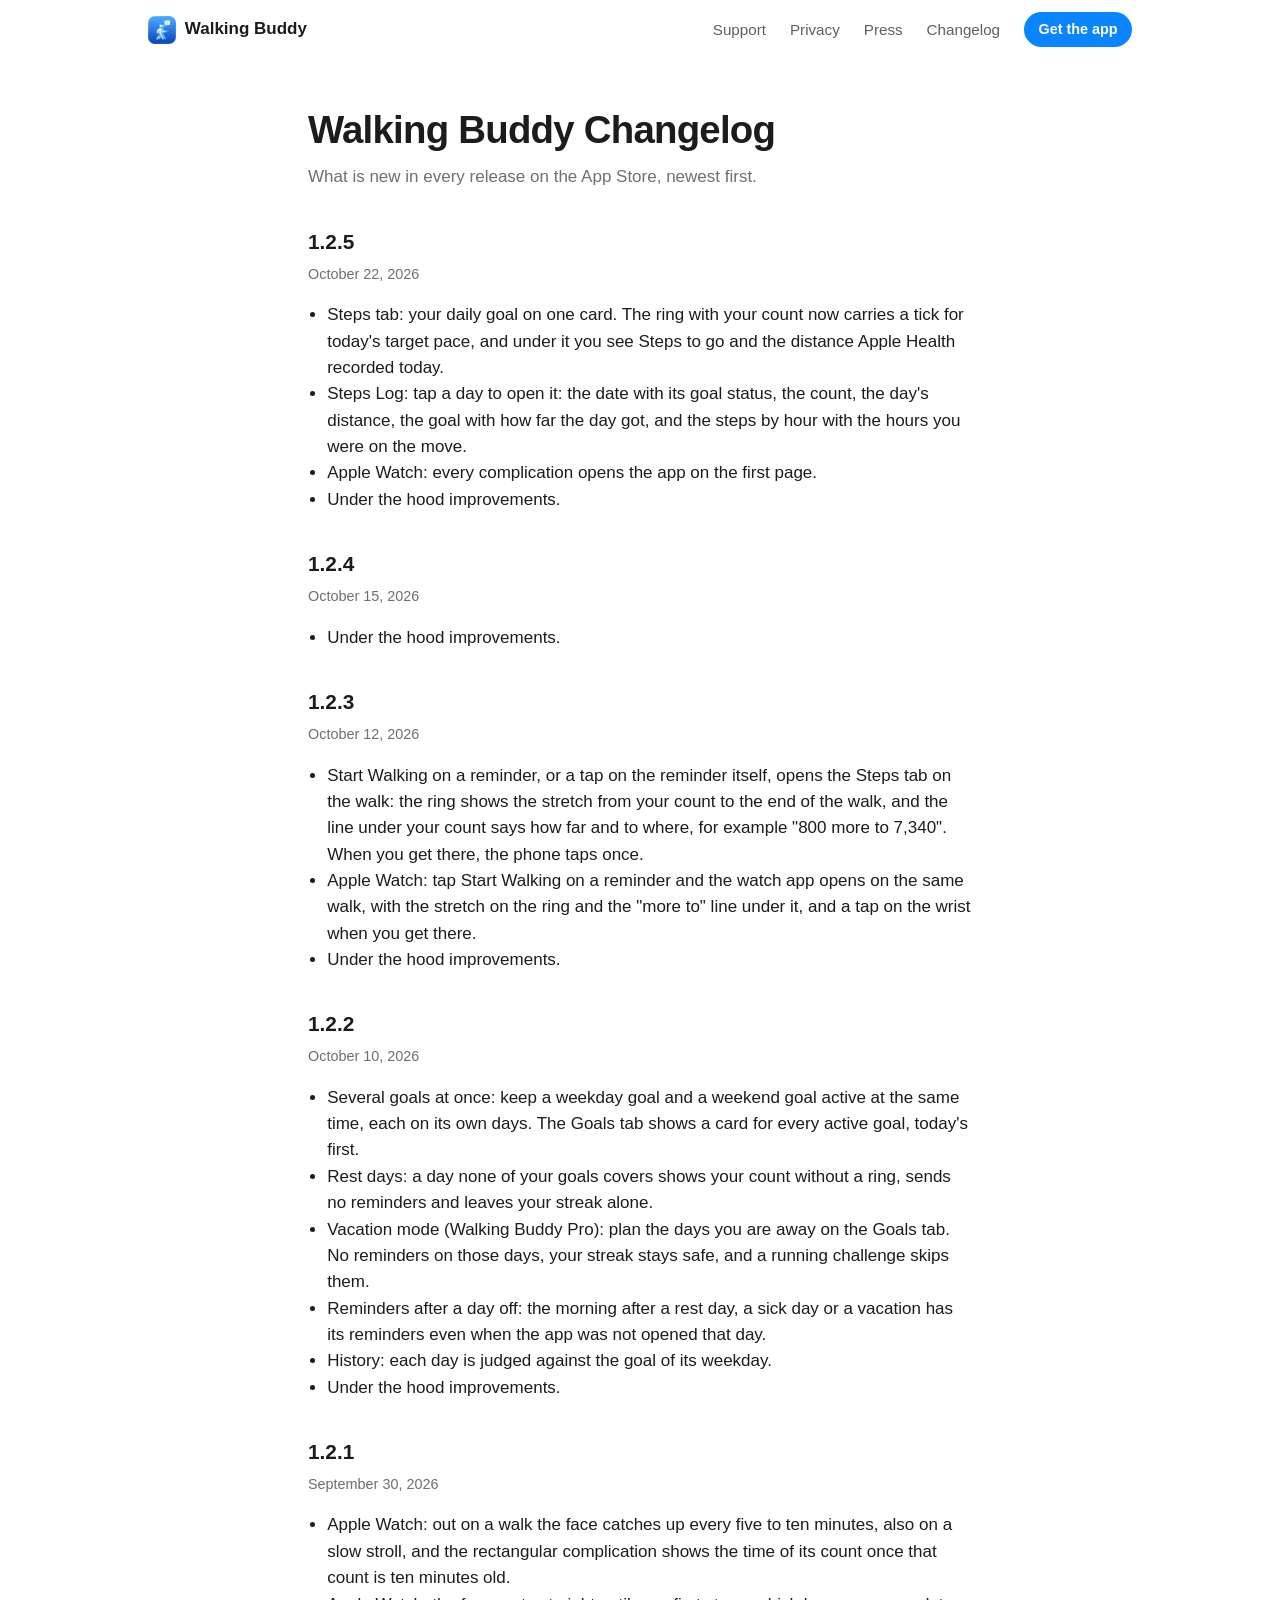
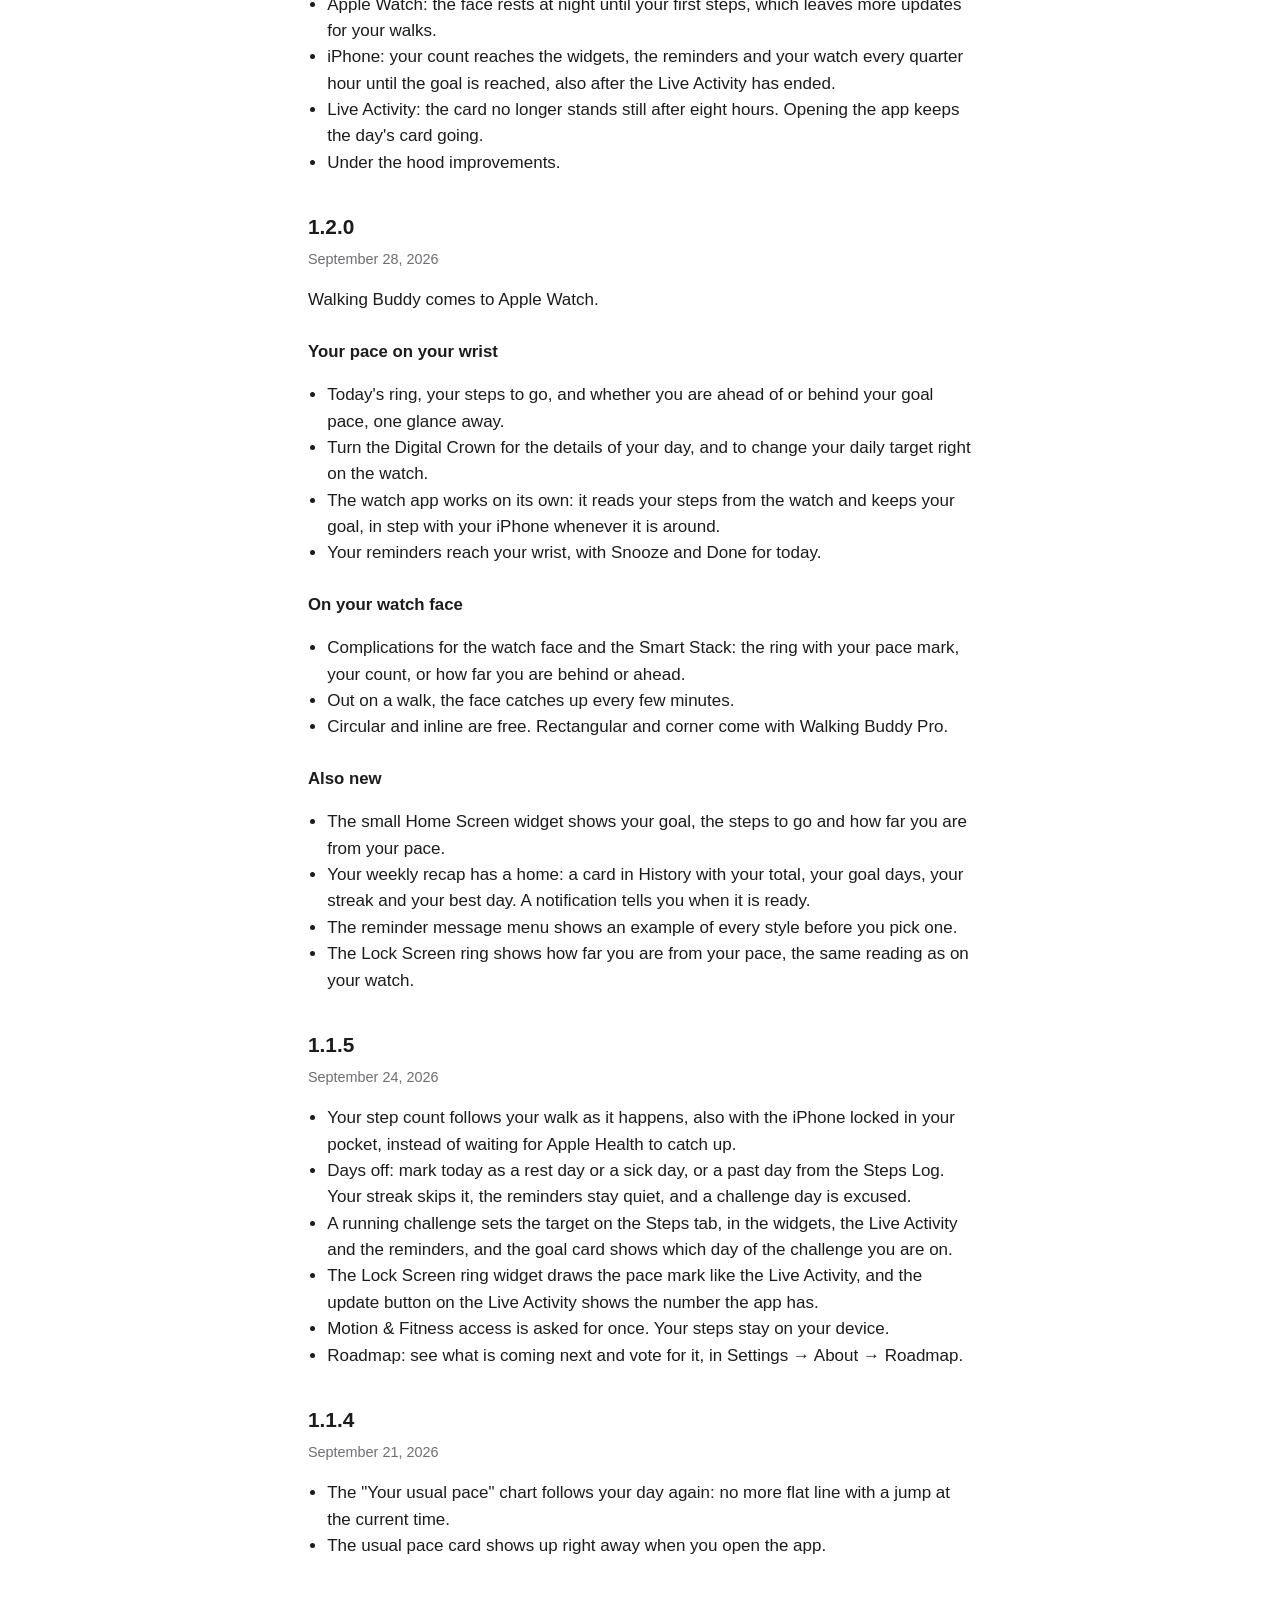
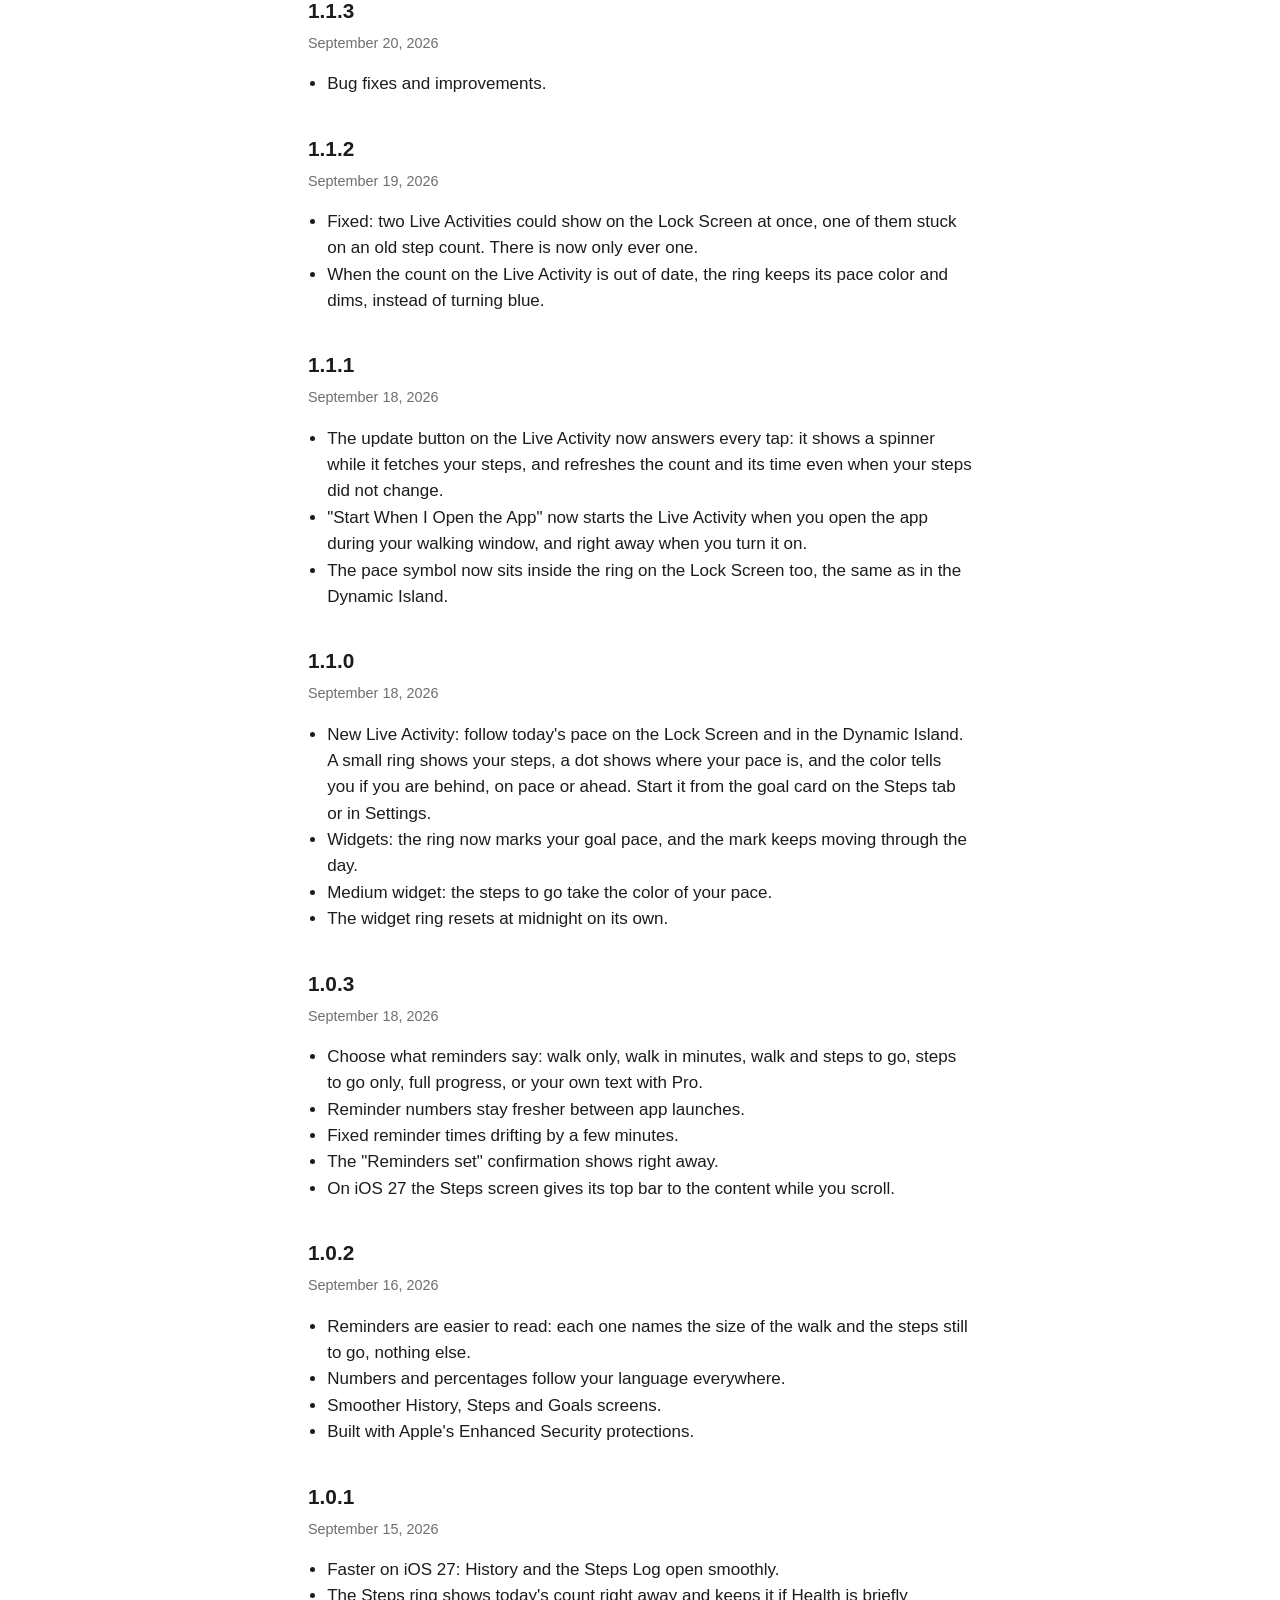
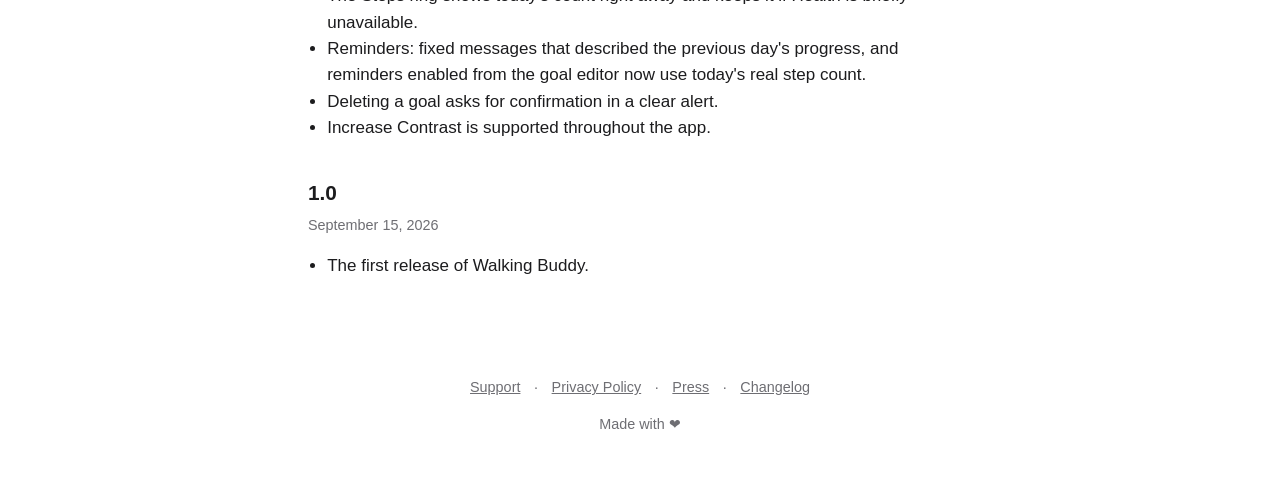
==== changelog/index.html @ 150f7f8f "Deploy site from WalkingBuddy docs/site @ 0b7a0285" ====
<!DOCTYPE html>
<html lang="en">
<head>
  <meta charset="utf-8">
  <meta name="viewport" content="width=device-width, initial-scale=1">
  <title>Changelog: Walking Buddy</title>
  <meta name="description" content="What is new in every release of Walking Buddy, the step reminder app for iPhone and Apple Watch.">
  <link rel="icon" href="/assets/icon.png">
  <link rel="stylesheet" href="/assets/site.css">
</head>
<body>
  <header>
    <div class="wrap">
      <a class="brand" href="/"><img src="/assets/icon.png" alt=""> Walking Buddy</a>
      <nav><a href="/support/">Support</a><a href="/privacy/">Privacy</a><a href="/press/">Press</a><a class="wide" href="/changelog/">Changelog</a><a class="cta" href="https://apps.apple.com/app/id6804229044">Get the app</a></nav>
    </div>
  </header>

  <main class="page">
    <div class="wrap">
<h1>Walking Buddy Changelog</h1>
  <p class="meta">What is new in every release on the App Store, newest first.</p>

  <h2>1.2.5</h2>
  <p class="meta">October 22, 2026</p>
  <ul>
    <li>Steps tab: your daily goal on one card. The ring with your count now
    carries a tick for today's target pace, and under it you see Steps to go
    and the distance Apple Health recorded today.</li>
    <li>Steps Log: tap a day to open it: the date with its goal status, the
    count, the day's distance, the goal with how far the day got, and the
    steps by hour with the hours you were on the move.</li>
    <li>Apple Watch: every complication opens the app on the first page.</li>
    <li>Under the hood improvements.</li>
  </ul>

  <h2>1.2.4</h2>
  <p class="meta">October 15, 2026</p>
  <ul>
    <li>Under the hood improvements.</li>
  </ul>

  <h2>1.2.3</h2>
  <p class="meta">October 12, 2026</p>
  <ul>
    <li>Start Walking on a reminder, or a tap on the reminder itself, opens
    the Steps tab on the walk: the ring shows the stretch from your count to
    the end of the walk, and the line under your count says how far and to
    where, for example "800 more to 7,340". When you get there, the phone
    taps once.</li>
    <li>Apple Watch: tap Start Walking on a reminder and the watch app opens
    on the same walk, with the stretch on the ring and the "more to" line
    under it, and a tap on the wrist when you get there.</li>
    <li>Under the hood improvements.</li>
  </ul>

  <h2>1.2.2</h2>
  <p class="meta">October 10, 2026</p>
  <ul>
    <li>Several goals at once: keep a weekday goal and a weekend goal
    active at the same time, each on its own days. The Goals tab shows a
    card for every active goal, today's first.</li>
    <li>Rest days: a day none of your goals covers shows your count
    without a ring, sends no reminders and leaves your streak alone.</li>
    <li>Vacation mode (Walking Buddy Pro): plan the days you are away on
    the Goals tab. No reminders on those days, your streak stays safe,
    and a running challenge skips them.</li>
    <li>Reminders after a day off: the morning after a rest day, a sick
    day or a vacation has its reminders even when the app was not opened
    that day.</li>
    <li>History: each day is judged against the goal of its weekday.</li>
    <li>Under the hood improvements.</li>
  </ul>

  <h2>1.2.1</h2>
  <p class="meta">September 30, 2026</p>
  <ul>
    <li>Apple Watch: out on a walk the face catches up every five to ten
    minutes, also on a slow stroll, and the rectangular complication shows
    the time of its count once that count is ten minutes old.</li>
    <li>Apple Watch: the face rests at night until your first steps, which
    leaves more updates for your walks.</li>
    <li>iPhone: your count reaches the widgets, the reminders and your
    watch every quarter hour until the goal is reached, also after the
    Live Activity has ended.</li>
    <li>Live Activity: the card no longer stands still after eight hours.
    Opening the app keeps the day's card going.</li>
    <li>Under the hood improvements.</li>
  </ul>

  <h2>1.2.0</h2>
  <p class="meta">September 28, 2026</p>
  <p>Walking Buddy comes to Apple Watch.</p>
  <h3>Your pace on your wrist</h3>
  <ul>
    <li>Today's ring, your steps to go, and whether you are ahead of or
    behind your goal pace, one glance away.</li>
    <li>Turn the Digital Crown for the details of your day, and to change
    your daily target right on the watch.</li>
    <li>The watch app works on its own: it reads your steps from the watch
    and keeps your goal, in step with your iPhone whenever it is around.</li>
    <li>Your reminders reach your wrist, with Snooze and Done for today.</li>
  </ul>
  <h3>On your watch face</h3>
  <ul>
    <li>Complications for the watch face and the Smart Stack: the ring with
    your pace mark, your count, or how far you are behind or ahead.</li>
    <li>Out on a walk, the face catches up every few minutes.</li>
    <li>Circular and inline are free. Rectangular and corner come with
    Walking Buddy Pro.</li>
  </ul>
  <h3>Also new</h3>
  <ul>
    <li>The small Home Screen widget shows your goal, the steps to go and
    how far you are from your pace.</li>
    <li>Your weekly recap has a home: a card in History with your total,
    your goal days, your streak and your best day. A notification tells you
    when it is ready.</li>
    <li>The reminder message menu shows an example of every style before
    you pick one.</li>
    <li>The Lock Screen ring shows how far you are from your pace, the same
    reading as on your watch.</li>
  </ul>

  <h2>1.1.5</h2>
  <p class="meta">September 24, 2026</p>
  <ul>
    <li>Your step count follows your walk as it happens, also with the
    iPhone locked in your pocket, instead of waiting for Apple Health to
    catch up.</li>
    <li>Days off: mark today as a rest day or a sick day, or a past day
    from the Steps Log. Your streak skips it, the reminders stay quiet, and
    a challenge day is excused.</li>
    <li>A running challenge sets the target on the Steps tab, in the
    widgets, the Live Activity and the reminders, and the goal card shows
    which day of the challenge you are on.</li>
    <li>The Lock Screen ring widget draws the pace mark like the Live
    Activity, and the update button on the Live Activity shows the number
    the app has.</li>
    <li>Motion &amp; Fitness access is asked for once. Your steps stay on
    your device.</li>
    <li>Roadmap: see what is coming next and vote for it, in Settings →
    About → Roadmap.</li>
  </ul>

  <h2>1.1.4</h2>
  <p class="meta">September 21, 2026</p>
  <ul>
    <li>The "Your usual pace" chart follows your day again: no more flat
    line with a jump at the current time.</li>
    <li>The usual pace card shows up right away when you open the app.</li>
  </ul>

  <h2>1.1.3</h2>
  <p class="meta">September 20, 2026</p>
  <ul>
    <li>Bug fixes and improvements.</li>
  </ul>

  <h2>1.1.2</h2>
  <p class="meta">September 19, 2026</p>
  <ul>
    <li>Fixed: two Live Activities could show on the Lock Screen at once,
    one of them stuck on an old step count. There is now only ever one.</li>
    <li>When the count on the Live Activity is out of date, the ring keeps
    its pace color and dims, instead of turning blue.</li>
  </ul>

  <h2>1.1.1</h2>
  <p class="meta">September 18, 2026</p>
  <ul>
    <li>The update button on the Live Activity now answers every tap: it
    shows a spinner while it fetches your steps, and refreshes the count
    and its time even when your steps did not change.</li>
    <li>"Start When I Open the App" now starts the Live Activity when you
    open the app during your walking window, and right away when you turn
    it on.</li>
    <li>The pace symbol now sits inside the ring on the Lock Screen too,
    the same as in the Dynamic Island.</li>
  </ul>

  <h2>1.1.0</h2>
  <p class="meta">September 18, 2026</p>
  <ul>
    <li>New Live Activity: follow today's pace on the Lock Screen and in
    the Dynamic Island. A small ring shows your steps, a dot shows where
    your pace is, and the color tells you if you are behind, on pace or
    ahead. Start it from the goal card on the Steps tab or in Settings.</li>
    <li>Widgets: the ring now marks your goal pace, and the mark keeps
    moving through the day.</li>
    <li>Medium widget: the steps to go take the color of your pace.</li>
    <li>The widget ring resets at midnight on its own.</li>
  </ul>

  <h2>1.0.3</h2>
  <p class="meta">September 18, 2026</p>
  <ul>
    <li>Choose what reminders say: walk only, walk in minutes, walk and
    steps to go, steps to go only, full progress, or your own text with
    Pro.</li>
    <li>Reminder numbers stay fresher between app launches.</li>
    <li>Fixed reminder times drifting by a few minutes.</li>
    <li>The "Reminders set" confirmation shows right away.</li>
    <li>On iOS 27 the Steps screen gives its top bar to the content while
    you scroll.</li>
  </ul>

  <h2>1.0.2</h2>
  <p class="meta">September 16, 2026</p>
  <ul>
    <li>Reminders are easier to read: each one names the size of the walk
    and the steps still to go, nothing else.</li>
    <li>Numbers and percentages follow your language everywhere.</li>
    <li>Smoother History, Steps and Goals screens.</li>
    <li>Built with Apple's Enhanced Security protections.</li>
  </ul>

  <h2>1.0.1</h2>
  <p class="meta">September 15, 2026</p>
  <ul>
    <li>Faster on iOS 27: History and the Steps Log open smoothly.</li>
    <li>The Steps ring shows today's count right away and keeps it if
    Health is briefly unavailable.</li>
    <li>Reminders: fixed messages that described the previous day's
    progress, and reminders enabled from the goal editor now use today's
    real step count.</li>
    <li>Deleting a goal asks for confirmation in a clear alert.</li>
    <li>Increase Contrast is supported throughout the app.</li>
  </ul>

  <h2>1.0</h2>
  <p class="meta">September 15, 2026</p>
  <ul>
    <li>The first release of Walking Buddy.</li>
  </ul>
    </div>
  </main>

  <footer>
    <div class="wrap">
      <a href="/support/">Support</a> · <a href="/privacy/">Privacy Policy</a> · <a href="/press/">Press</a> · <a href="/changelog/">Changelog</a>
      <p>Made with ❤︎</p>
    </div>
  </footer>
</body>
</html>
---- assets/site.css ----
:root {
      --blue: #0a85ff; --aqua: #30d1ff; --ink: #1c1c1e; --muted: #6e6e73;
      --card: #f2f2f7; --bg: #ffffff; --hair: rgba(0,0,0,.08);
    }
    @media (prefers-color-scheme: dark) {
      :root { --ink: #f2f2f7; --muted: #a1a1a6; --card: #1c1c1e; --bg: #000; --hair: rgba(255,255,255,.1); }
    }
    * { box-sizing: border-box; }
    body { margin: 0; background: var(--bg); color: var(--ink);
           font: 17px/1.55 -apple-system, BlinkMacSystemFont, "Segoe UI", sans-serif; }
    a { color: var(--blue); }
    .wrap { max-width: 64rem; margin: 0 auto; padding: 0 1.25rem; }

    /* Header: transparent over the hero glow, frosted once the page scrolls.
       The bottom hairline fades in with a scroll-driven animation; browsers
       without support keep a faint static hairline. */
    header { position: sticky; top: 0; z-index: 10; padding: .75rem 0;
             background: color-mix(in srgb, var(--bg) 72%, transparent);
             -webkit-backdrop-filter: blur(20px) saturate(180%); backdrop-filter: blur(20px) saturate(180%);
             border-bottom: 1px solid var(--hair); }
    @supports (animation-timeline: scroll()) {
      header { border-bottom-color: transparent; background: transparent;
               animation: header-scrolled linear both; animation-timeline: scroll(); animation-range: 0 80px; }
      @keyframes header-scrolled {
        to { border-bottom-color: var(--hair); background: color-mix(in srgb, var(--bg) 72%, transparent); }
      }
    }
    header .wrap { display: flex; align-items: center; justify-content: space-between; }
    .brand { display: flex; align-items: center; gap: .55rem; font-weight: 700; text-decoration: none; color: var(--ink); }
    .brand img { width: 28px; height: 28px; border-radius: 7px; }
    nav { display: flex; align-items: center; gap: 1.5rem; }
    nav a { text-decoration: none; color: var(--ink); opacity: .7; font-size: .95rem; transition: opacity .15s; }
    nav a:hover { opacity: 1; }
    nav a.cta { opacity: 1; color: #fff; background: var(--blue); font-weight: 600; font-size: .9rem;
                padding: .4rem .9rem; border-radius: 999px; transition: background .15s; }
    nav a.cta:hover { background: #0074e4; }

    /* The hero glow lives on the page so it continues under the header. */
    body.home { position: relative; }
    body.home::before { content: ""; position: absolute; left: 0; right: 0; top: 0; height: 44rem;
      pointer-events: none; z-index: -1;
      background: radial-gradient(60% 50% at 30% 20%, rgba(10,133,255,.28), transparent 70%),
                  radial-gradient(50% 45% at 75% 10%, rgba(48,209,255,.22), transparent 70%); }

    .hero { padding: 3rem 0 2rem; }
    .hero .wrap { display: grid; grid-template-columns: 1.1fr .9fr; gap: 2rem; align-items: center; }
    .hero h1 { font-size: clamp(2rem, 5vw, 3.2rem); line-height: 1.1; margin: 0 0 1rem; letter-spacing: -.02em; }
    .hero h1 span { background: linear-gradient(90deg, var(--blue), var(--aqua)); -webkit-background-clip: text; background-clip: text; color: transparent; }
    .hero p.lead { font-size: 1.2rem; color: var(--muted); margin: 0 0 1.5rem; max-width: 30rem; }
    /* Apple's badge: official SVG from toolbox.marketingtools.apple.com,
       shown at its own proportions with clear space, per Apple's
       App Store marketing guidelines. */
    .badge { display: inline-block; margin: .25rem 0; }
    .badge img { display: block; height: 60px; width: auto; }
    .note { font-size: .9rem; color: var(--muted); margin-top: .8rem; }
    .phone { justify-self: center; width: min(320px, 80vw); border-radius: 36px; overflow: hidden;
             box-shadow: 0 30px 60px rgba(10,133,255,.25), 0 0 0 1px var(--hair); }
    .phone img { display: block; width: 100%; }

    .features { padding: 2.5rem 0; }
    .grid { display: grid; grid-template-columns: repeat(2, 1fr); gap: 1rem; }
    .card { background: var(--card); border-radius: 20px; padding: 1.4rem; }
    .card .tag { margin-bottom: .8rem; }
    .card h3 { margin: 0 0 .4rem; font-size: 1.1rem; }
    .card p { margin: 0; color: var(--muted); font-size: .98rem; }

    .story { padding: 1rem 0 0; }
    .story .row { display: grid; grid-template-columns: .9fr 1.1fr; gap: 2.5rem; align-items: center; padding: 2.5rem 1.25rem; }
    .story .row.reverse .phone { order: 2; }
    .story .copy h2 { font-size: clamp(1.5rem, 3vw, 2rem); letter-spacing: -.02em; margin: .4rem 0 .6rem; }
    .story .copy p { color: var(--muted); margin: 0; max-width: 30rem; }
    .story .phone { width: min(280px, 70vw); box-shadow: 0 24px 50px rgba(10,133,255,.18), 0 0 0 1px var(--hair); }
    .tag { display: inline-block; font-size: .8rem; font-weight: 600; color: var(--blue);
           background: rgba(10,133,255,.12); border-radius: 999px; padding: .2rem .7rem; }

    .privacy { padding: 1rem 0 2rem; }
    .privacy .wrap { max-width: 44rem; }
    .privacy .panel { text-align: center; padding: 2.5rem 1.5rem; border-radius: 24px;
      border: 1px solid var(--hair);
      background: linear-gradient(180deg, rgba(10,133,255,.10), rgba(10,133,255,.02)); }
    .privacy h2 { margin: 0 0 .5rem; letter-spacing: -.02em; }
    .privacy p { margin: 0 auto; max-width: 32rem; color: var(--muted); }
    .privacy .pills { display: flex; flex-wrap: wrap; justify-content: center; gap: .5rem; margin: 1.2rem 0; }
    .privacy .more { display: inline-block; text-decoration: none; font-weight: 600; }
    .privacy .more:hover { text-decoration: underline; }

    footer { padding: 2rem 0; text-align: center; color: var(--muted); font-size: .9rem; }
    footer a { margin: 0 .6rem; color: var(--muted); }

    @media (max-width: 720px) {
      .hero .wrap, .grid, .story .row { grid-template-columns: 1fr; }
      .story .row { padding: 1.5rem 1.25rem; }
      .story .row .phone { order: 2; justify-self: center; width: min(240px, 70vw); }
      .story .copy { text-align: center; }
      .story .copy p { margin: 0 auto; }
      .hero { padding-top: 2rem; }
      nav { gap: 1rem; }
      nav a.cta, nav a.wide { display: none; }
    }
  
    /* Content pages */
    main.page { padding: 2rem 0 3rem; }
    main.page .wrap { max-width: 44rem; }
    main.page h1 { font-size: clamp(1.8rem, 4vw, 2.4rem); letter-spacing: -.02em; margin: .5rem 0 .3rem; }
    main.page .meta { color: var(--muted); margin: 0 0 1.5rem; }
    /* Changelog: the date sits right under its version. */
    main.page h2 + .meta { margin: -.3rem 0 .8rem; font-size: .9rem; }
    main.page h2 { font-size: 1.3rem; margin: 2.2rem 0 .6rem; }
    main.page h3 { font-size: 1.05rem; margin: 1.6rem 0 .3rem; }
    main.page p, main.page li { color: var(--ink); }
    main.page ul { padding-left: 1.2rem; }
    main.page table { border-collapse: collapse; width: 100%; }
    main.page td { padding: .4rem .6rem .4rem 0; vertical-align: top; border-bottom: 1px solid var(--hair); }
    main.page td:first-child { white-space: nowrap; color: var(--muted); }
    main.page code { background: var(--card); padding: .1rem .35rem; border-radius: 6px; font-size: .92em; }
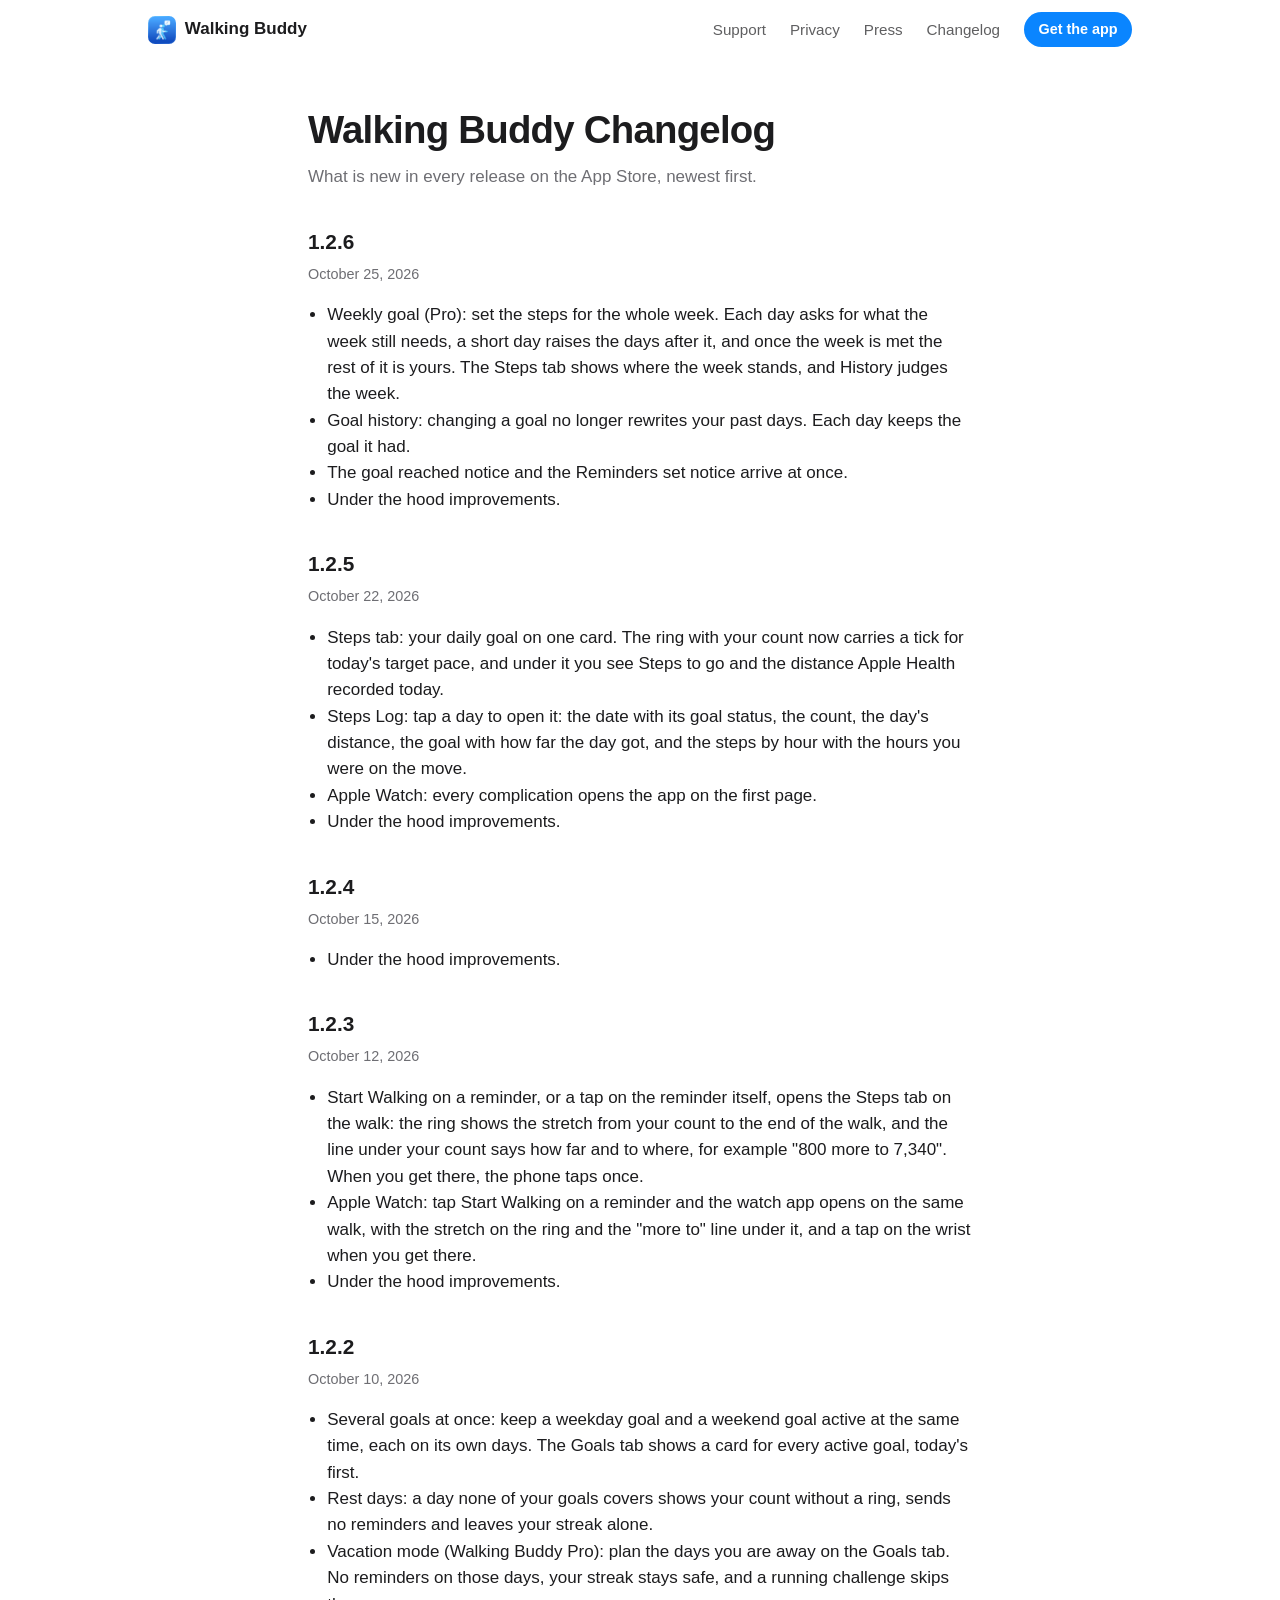
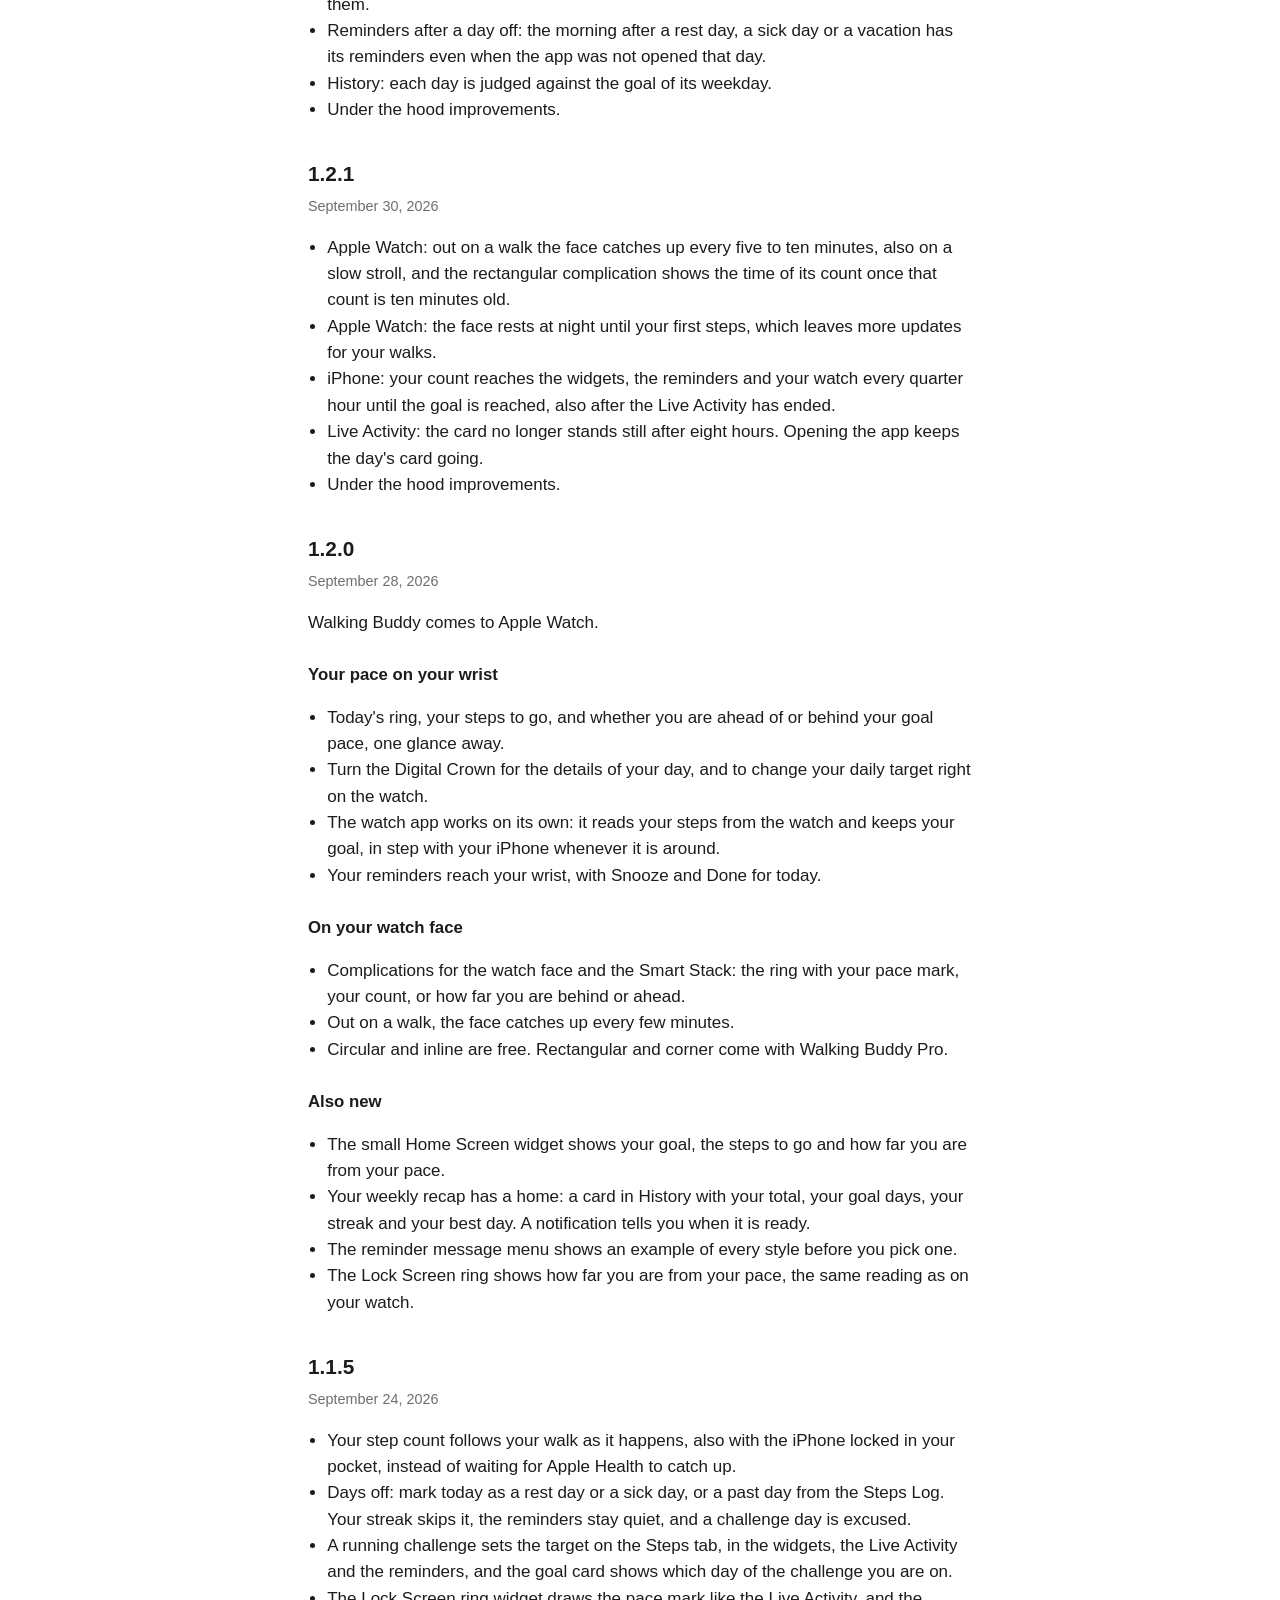
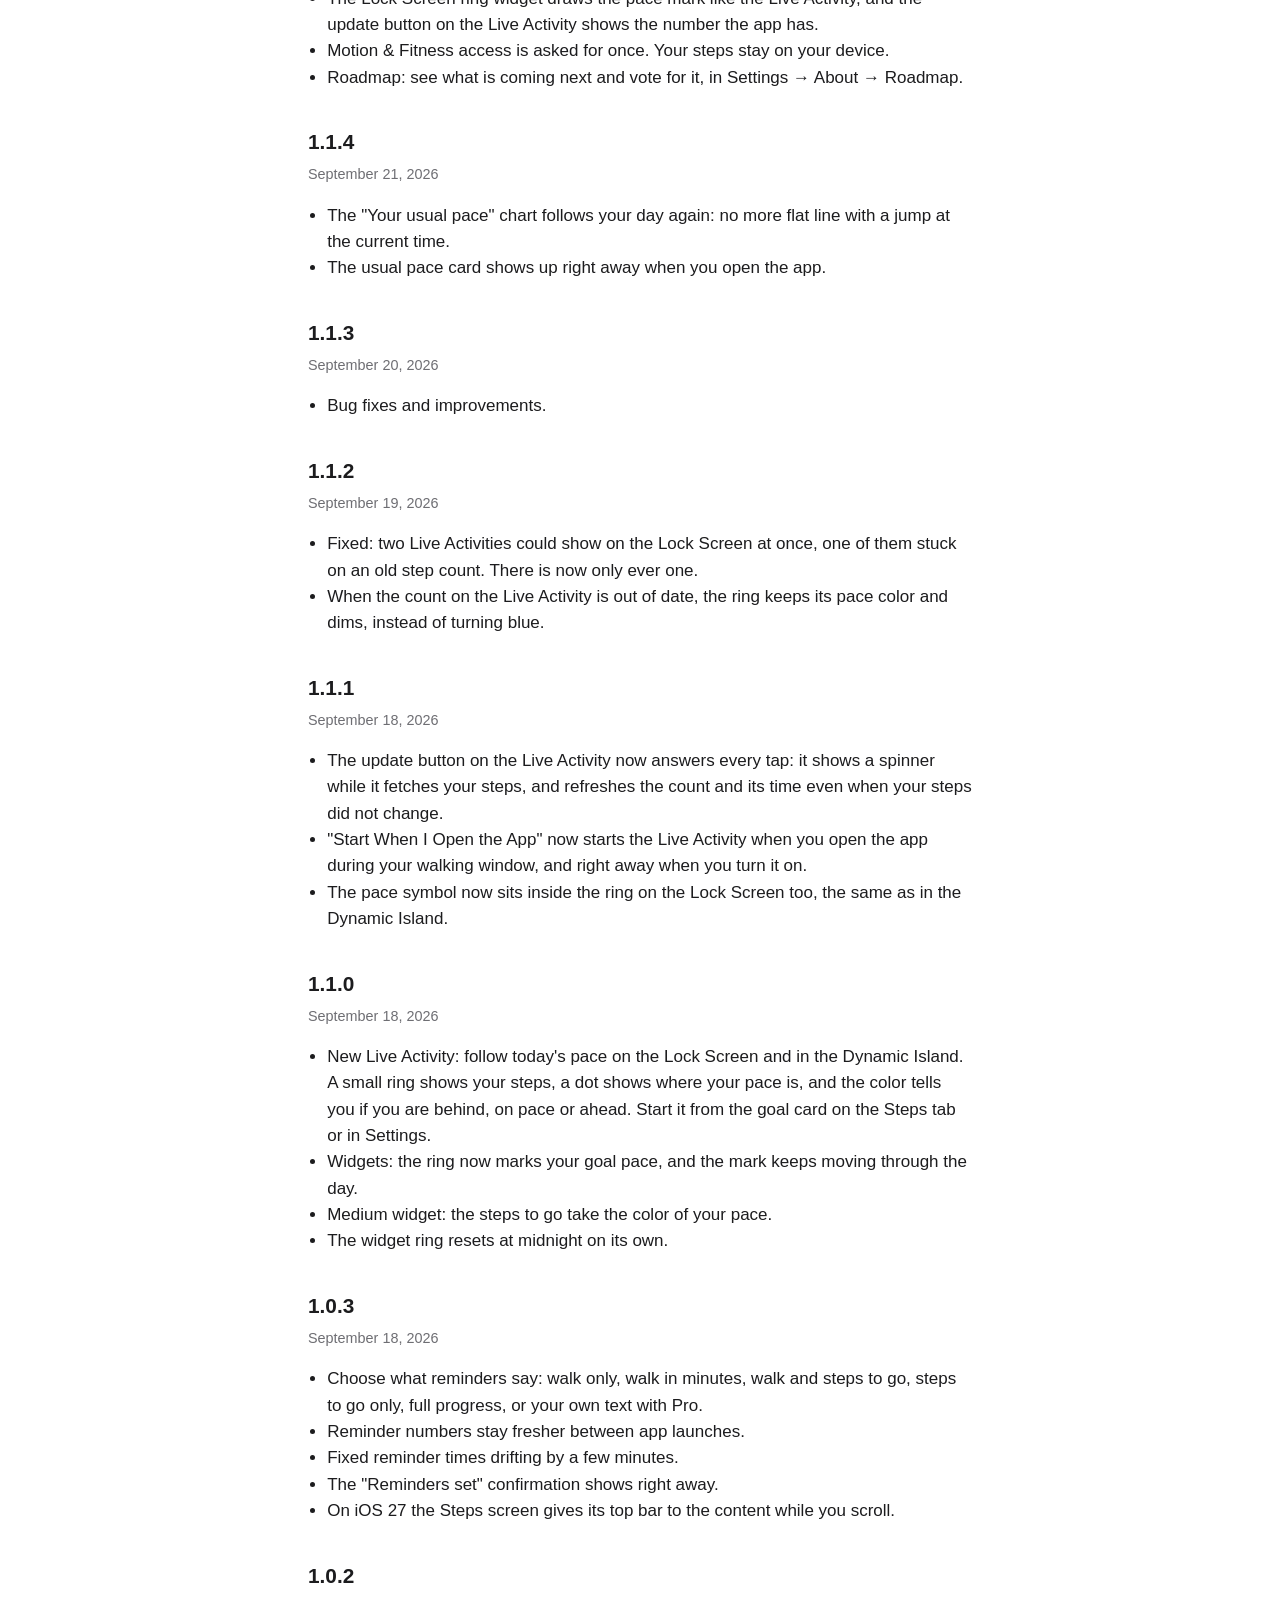
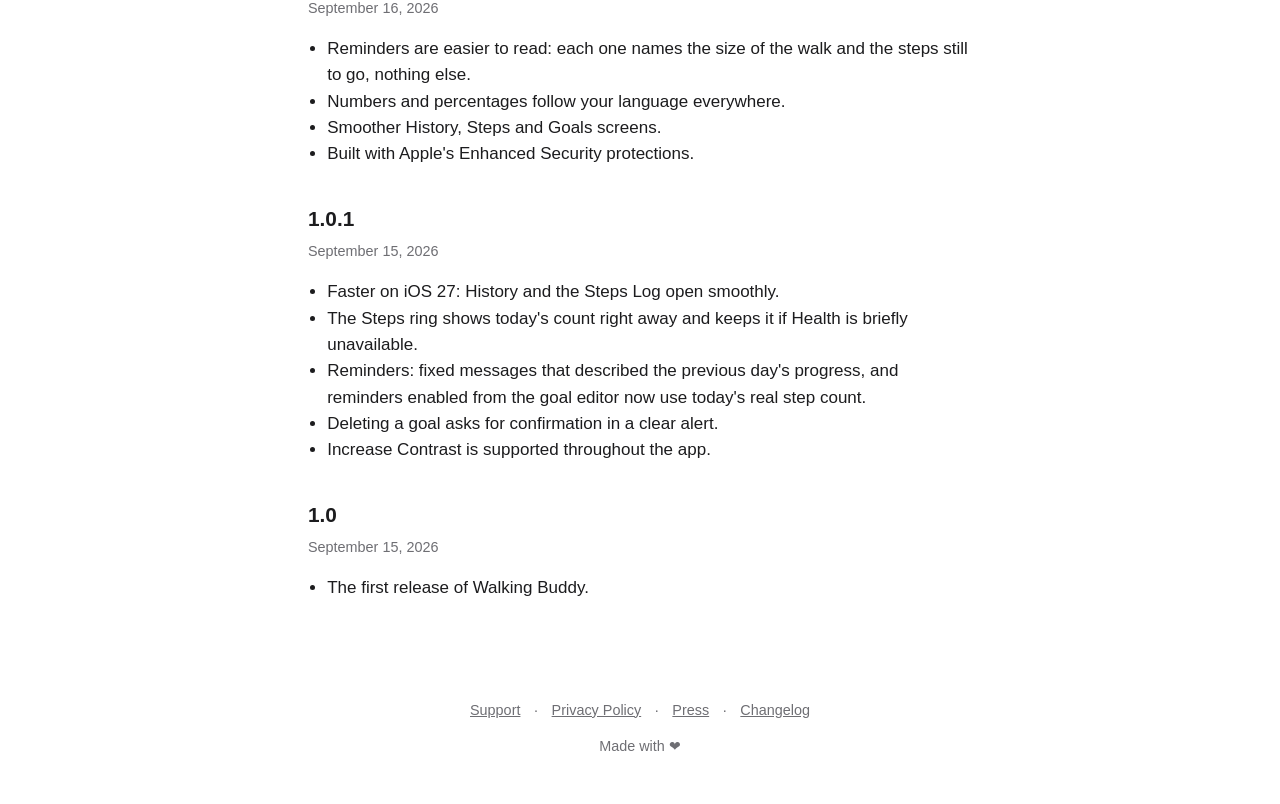
==== commit f4f80ddf: "Deploy site from WalkingBuddy docs/site @ e82d9d8a" ====
--- a/changelog/index.html
+++ b/changelog/index.html
@@ -21,6 +21,20 @@
 <h1>Walking Buddy Changelog</h1>
   <p class="meta">What is new in every release on the App Store, newest first.</p>
 
+  <h2>1.2.6</h2>
+  <p class="meta">October 25, 2026</p>
+  <ul>
+    <li>Weekly goal (Pro): set the steps for the whole week. Each day asks
+    for what the week still needs, a short day raises the days after it, and
+    once the week is met the rest of it is yours. The Steps tab shows where
+    the week stands, and History judges the week.</li>
+    <li>Goal history: changing a goal no longer rewrites your past days. Each
+    day keeps the goal it had.</li>
+    <li>The goal reached notice and the Reminders set notice arrive at
+    once.</li>
+    <li>Under the hood improvements.</li>
+  </ul>
+
   <h2>1.2.5</h2>
   <p class="meta">October 22, 2026</p>
   <ul>
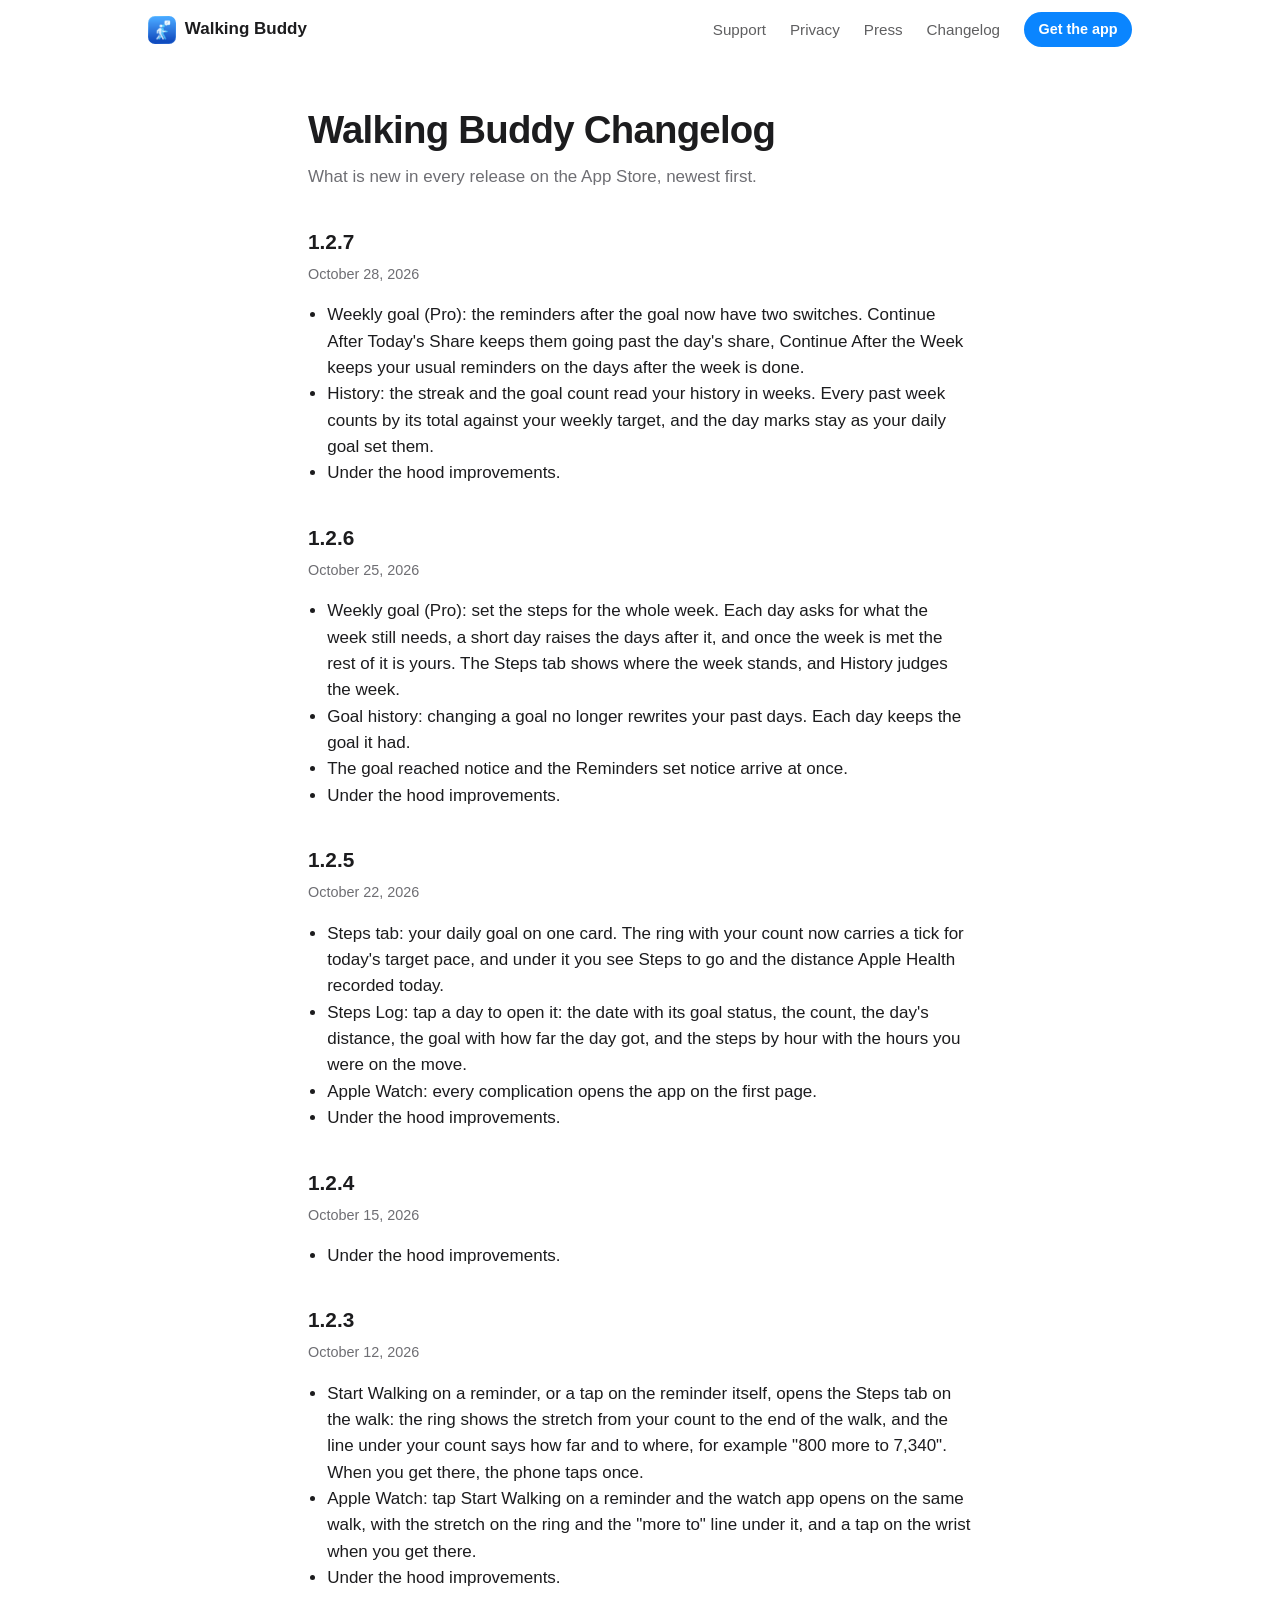
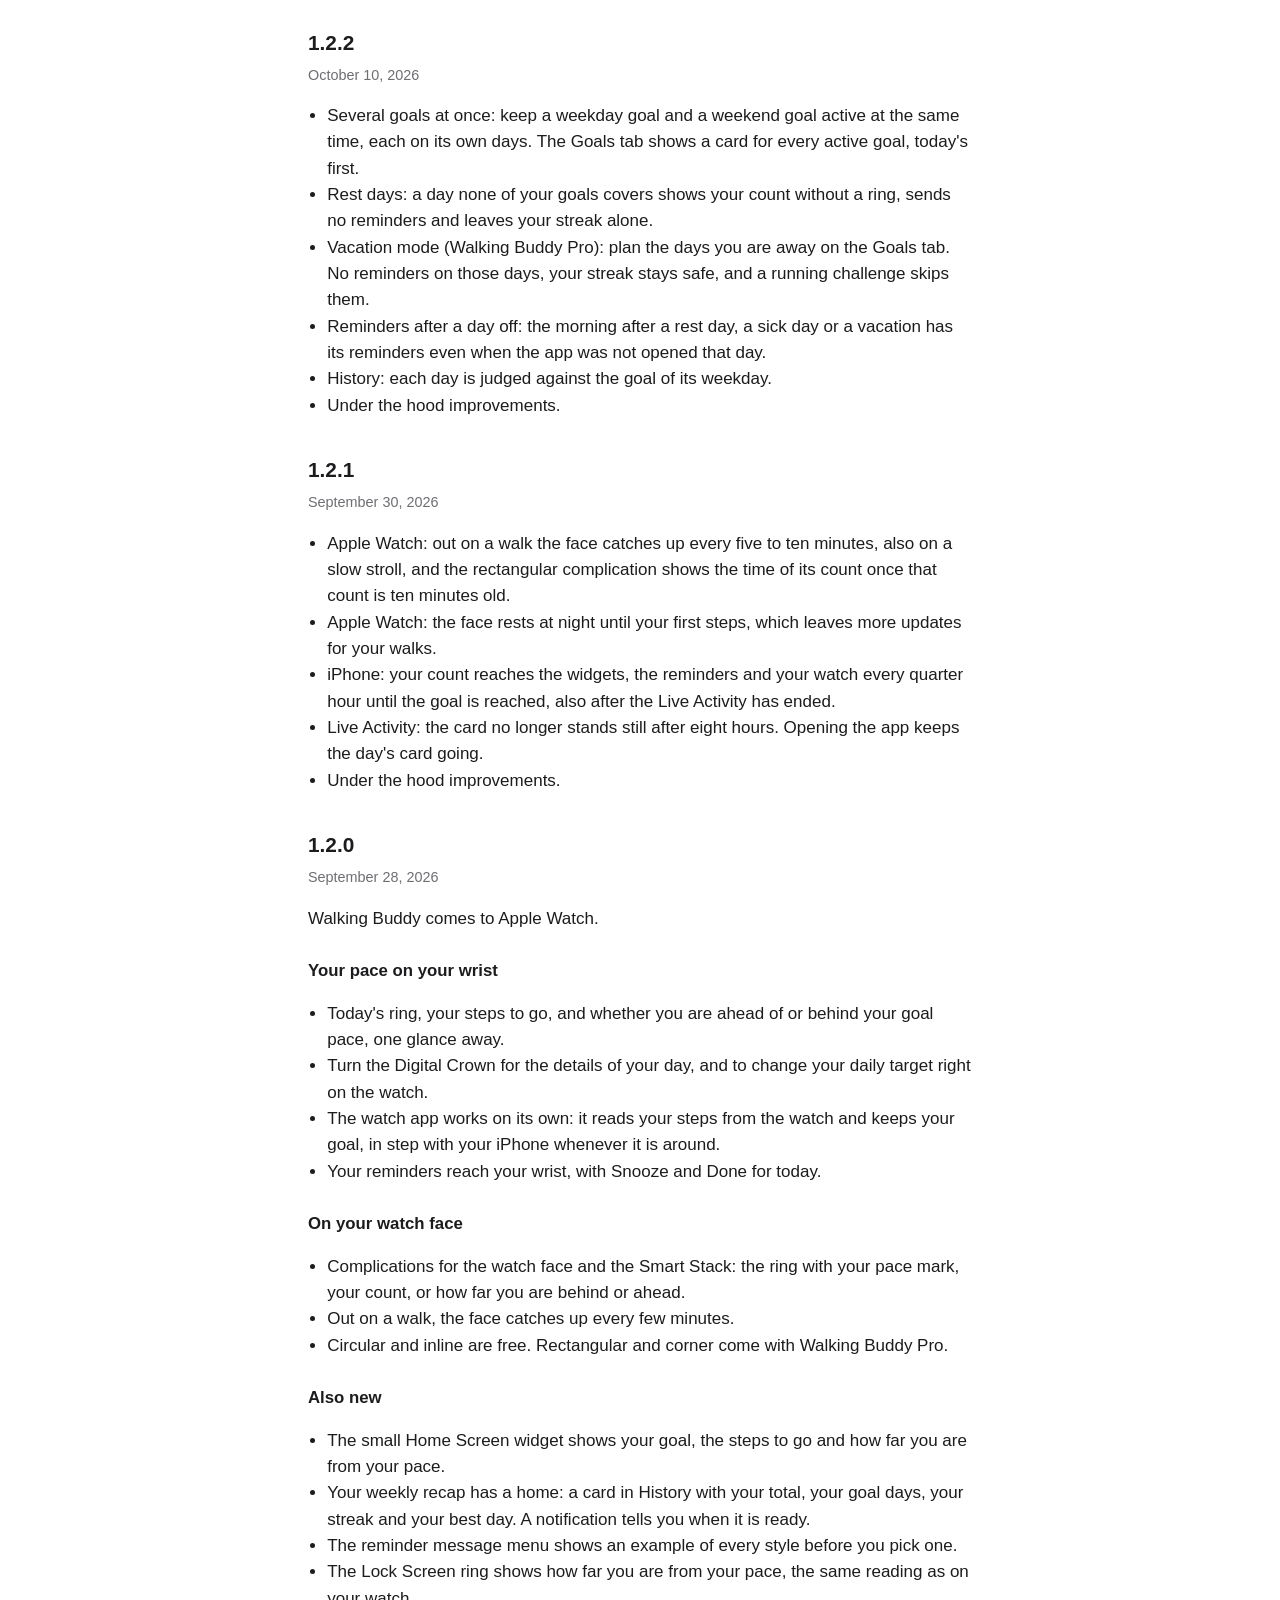
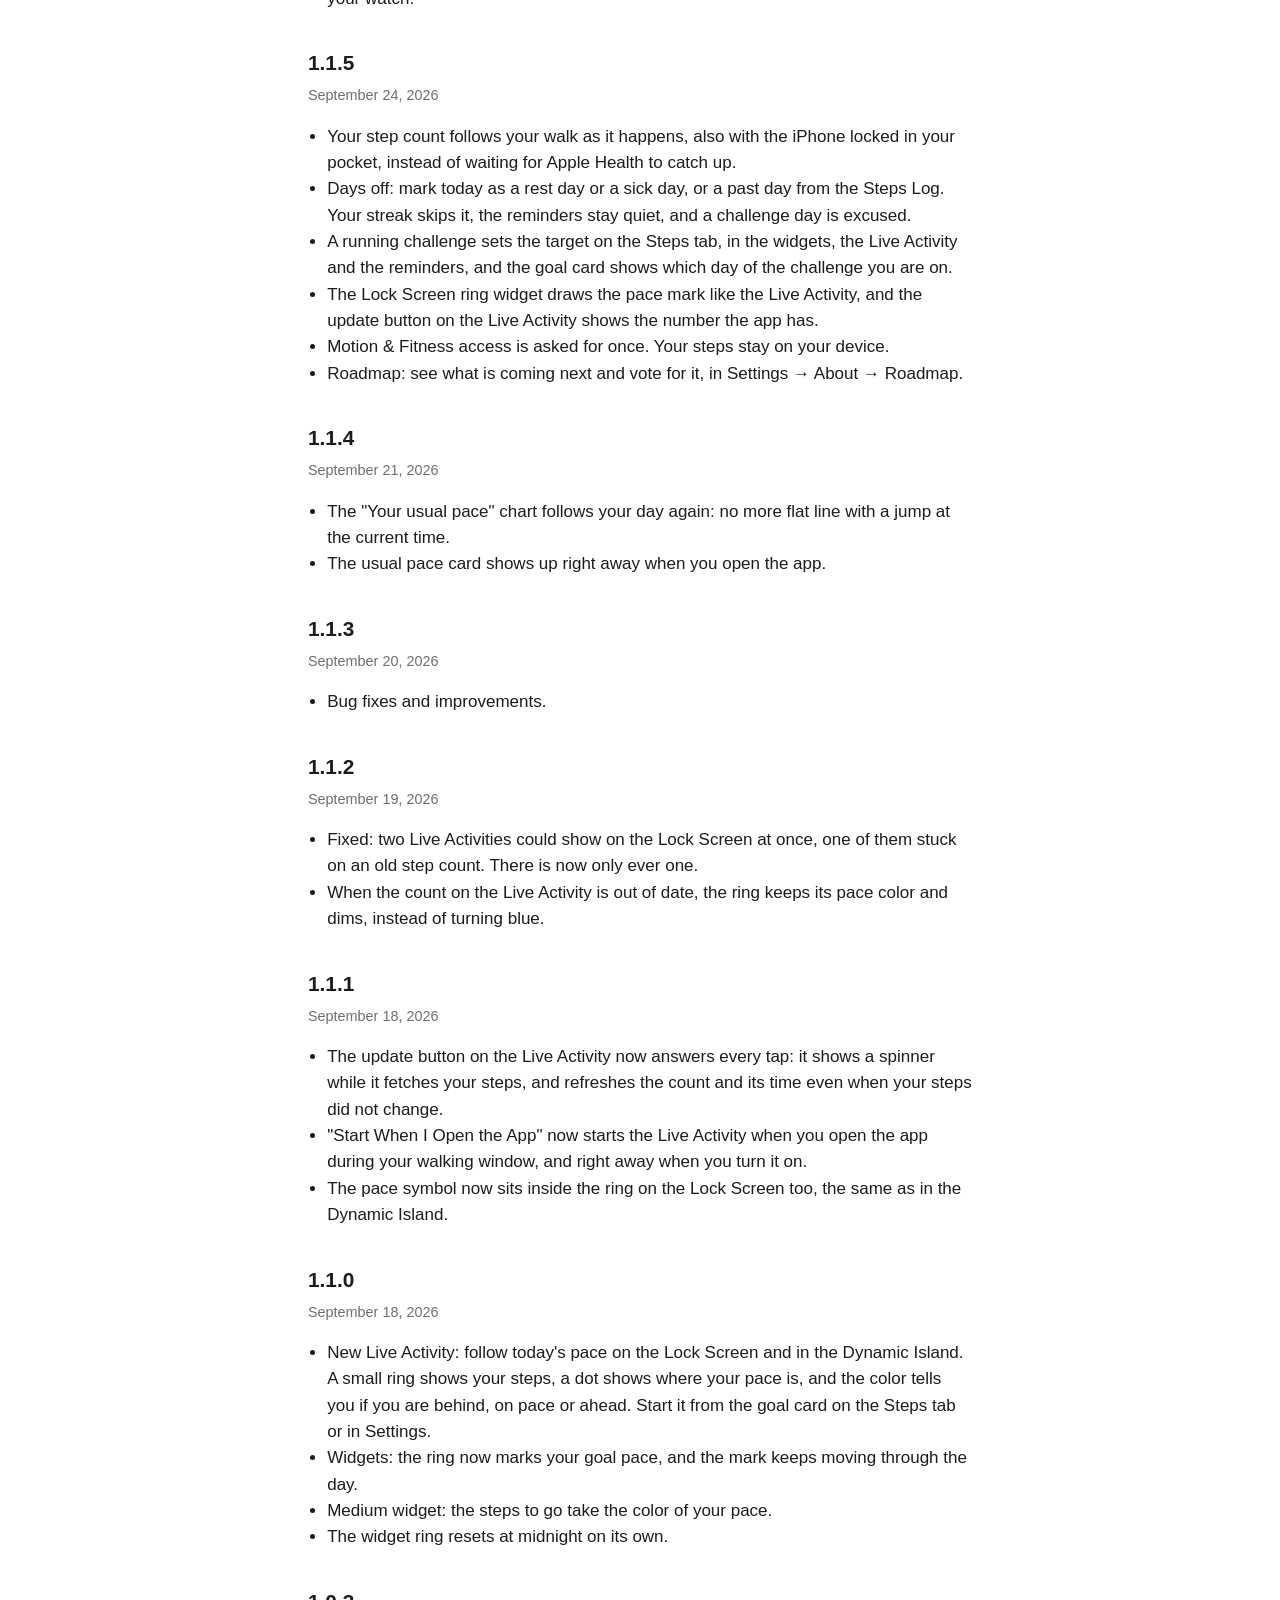
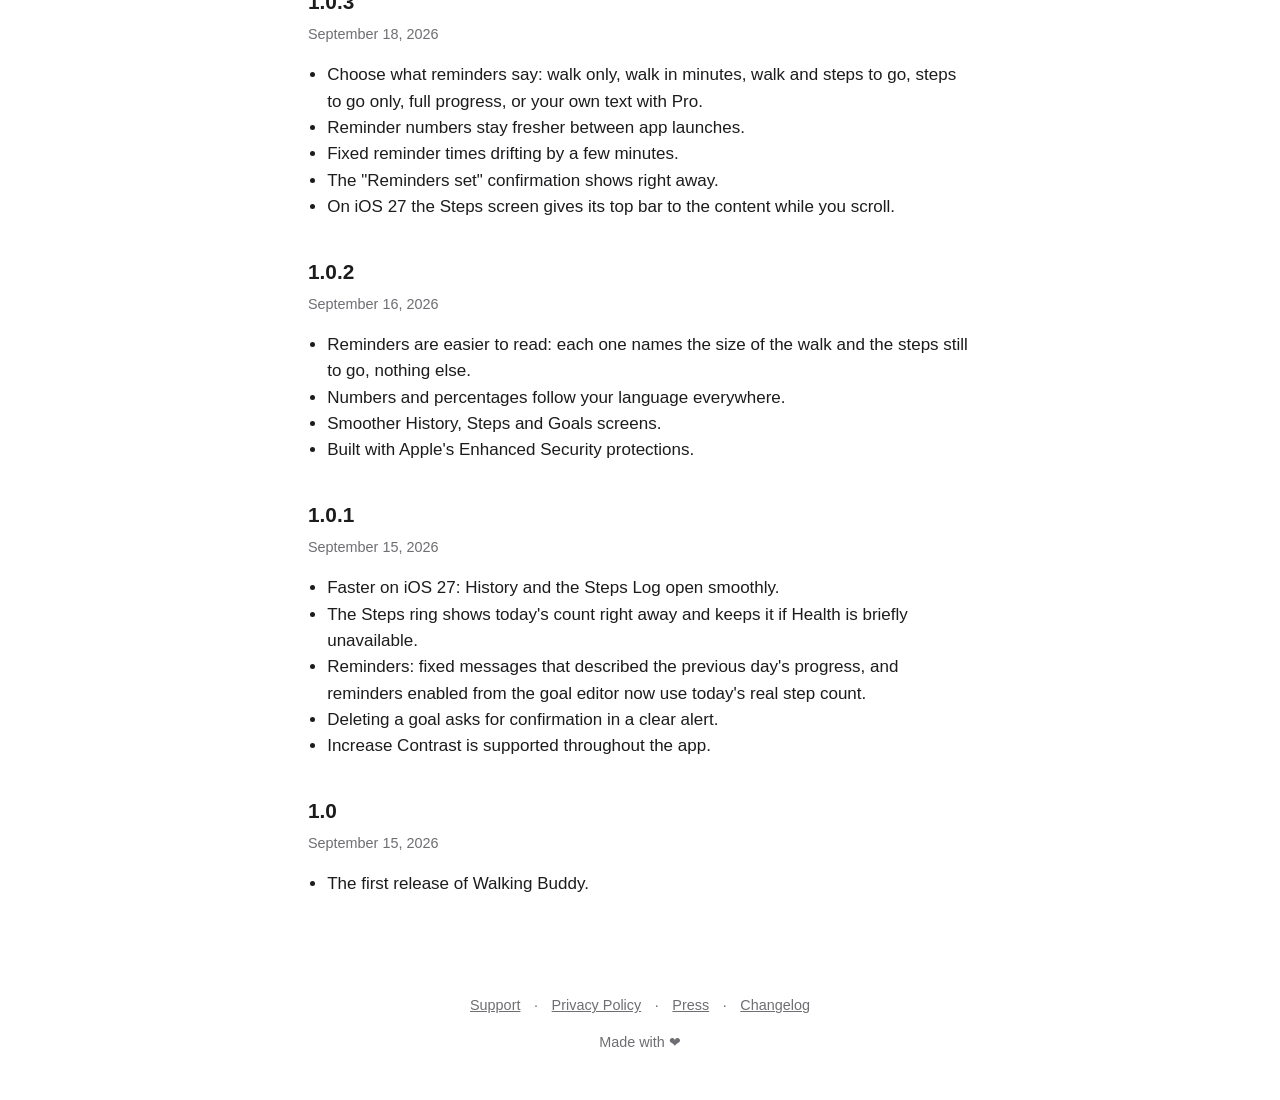
==== commit d32783ff: "Deploy site from WalkingBuddy docs/site @ 6de46b09" ====
--- a/changelog/index.html
+++ b/changelog/index.html
@@ -21,6 +21,19 @@
 <h1>Walking Buddy Changelog</h1>
   <p class="meta">What is new in every release on the App Store, newest first.</p>
 
+  <h2>1.2.7</h2>
+  <p class="meta">October 28, 2026</p>
+  <ul>
+    <li>Weekly goal (Pro): the reminders after the goal now have two
+    switches. Continue After Today's Share keeps them going past the day's
+    share, Continue After the Week keeps your usual reminders on the days
+    after the week is done.</li>
+    <li>History: the streak and the goal count read your history in weeks.
+    Every past week counts by its total against your weekly target, and the
+    day marks stay as your daily goal set them.</li>
+    <li>Under the hood improvements.</li>
+  </ul>
+
   <h2>1.2.6</h2>
   <p class="meta">October 25, 2026</p>
   <ul>
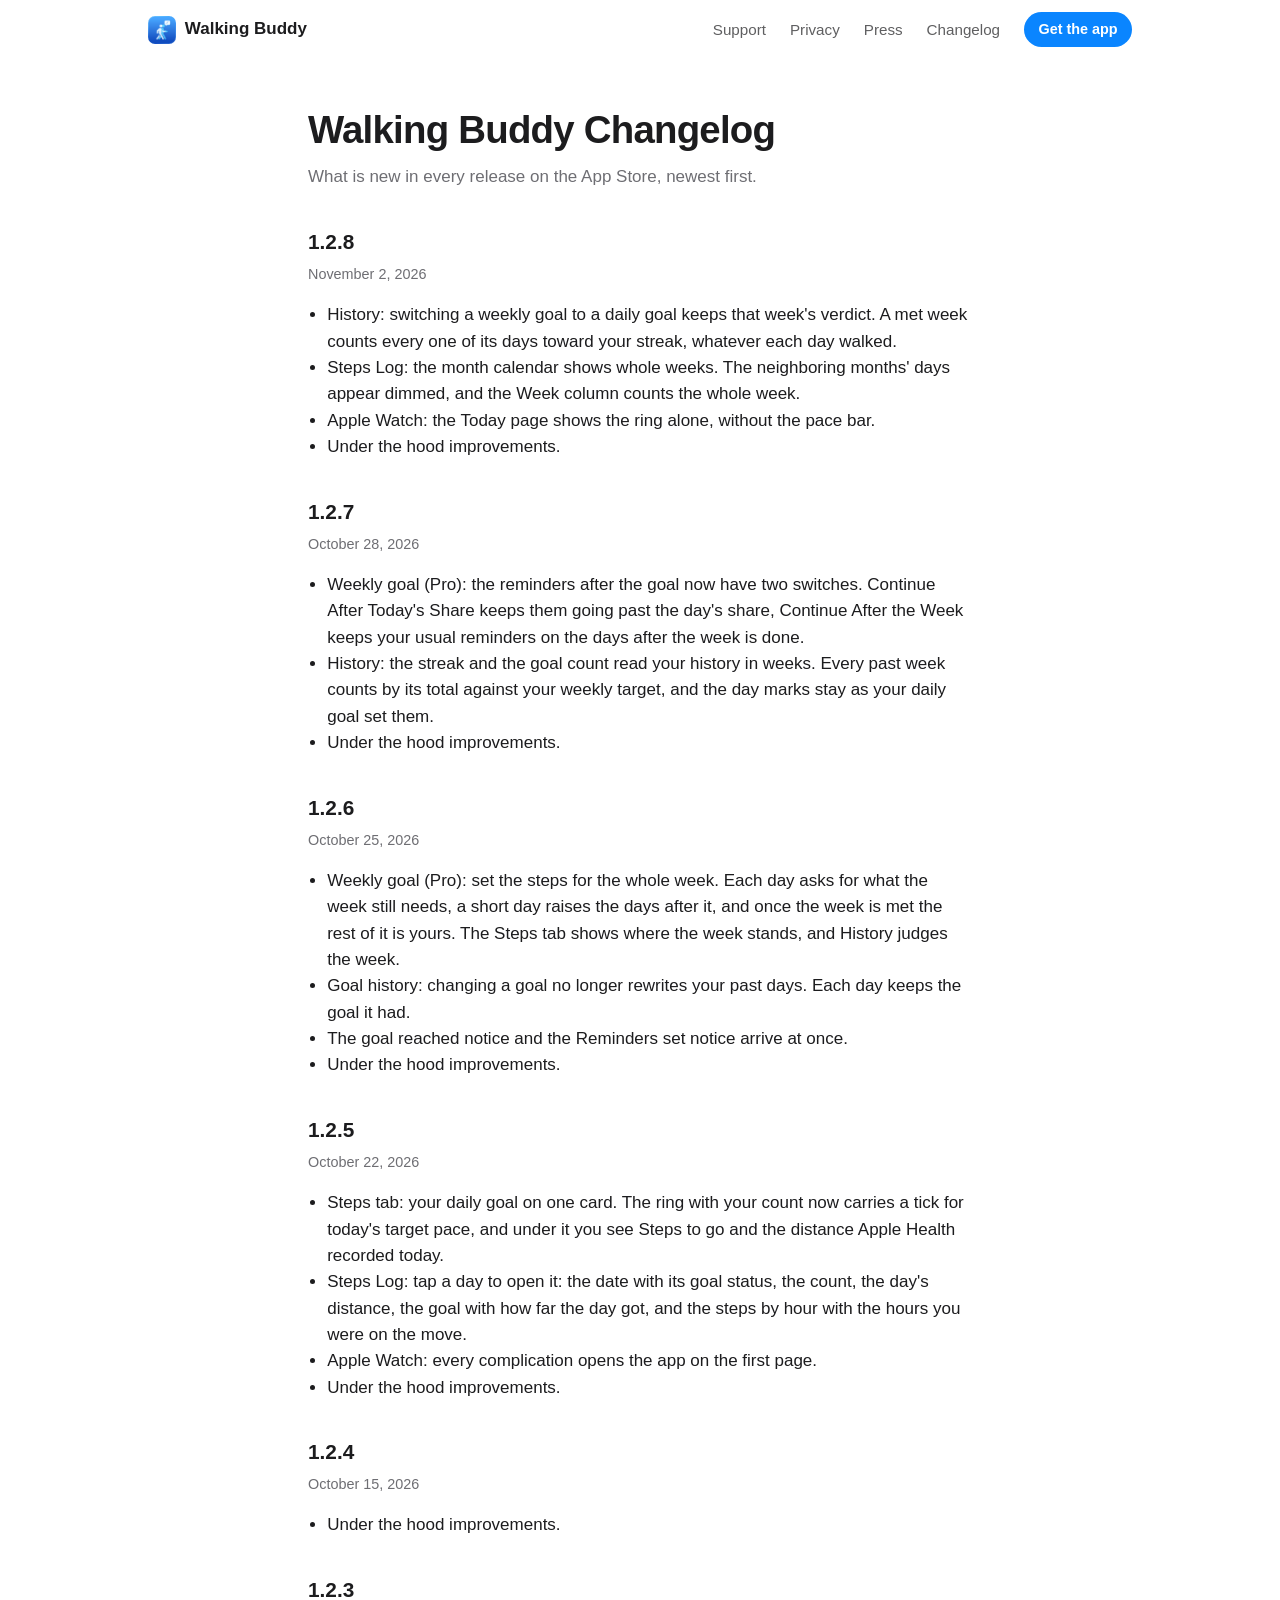
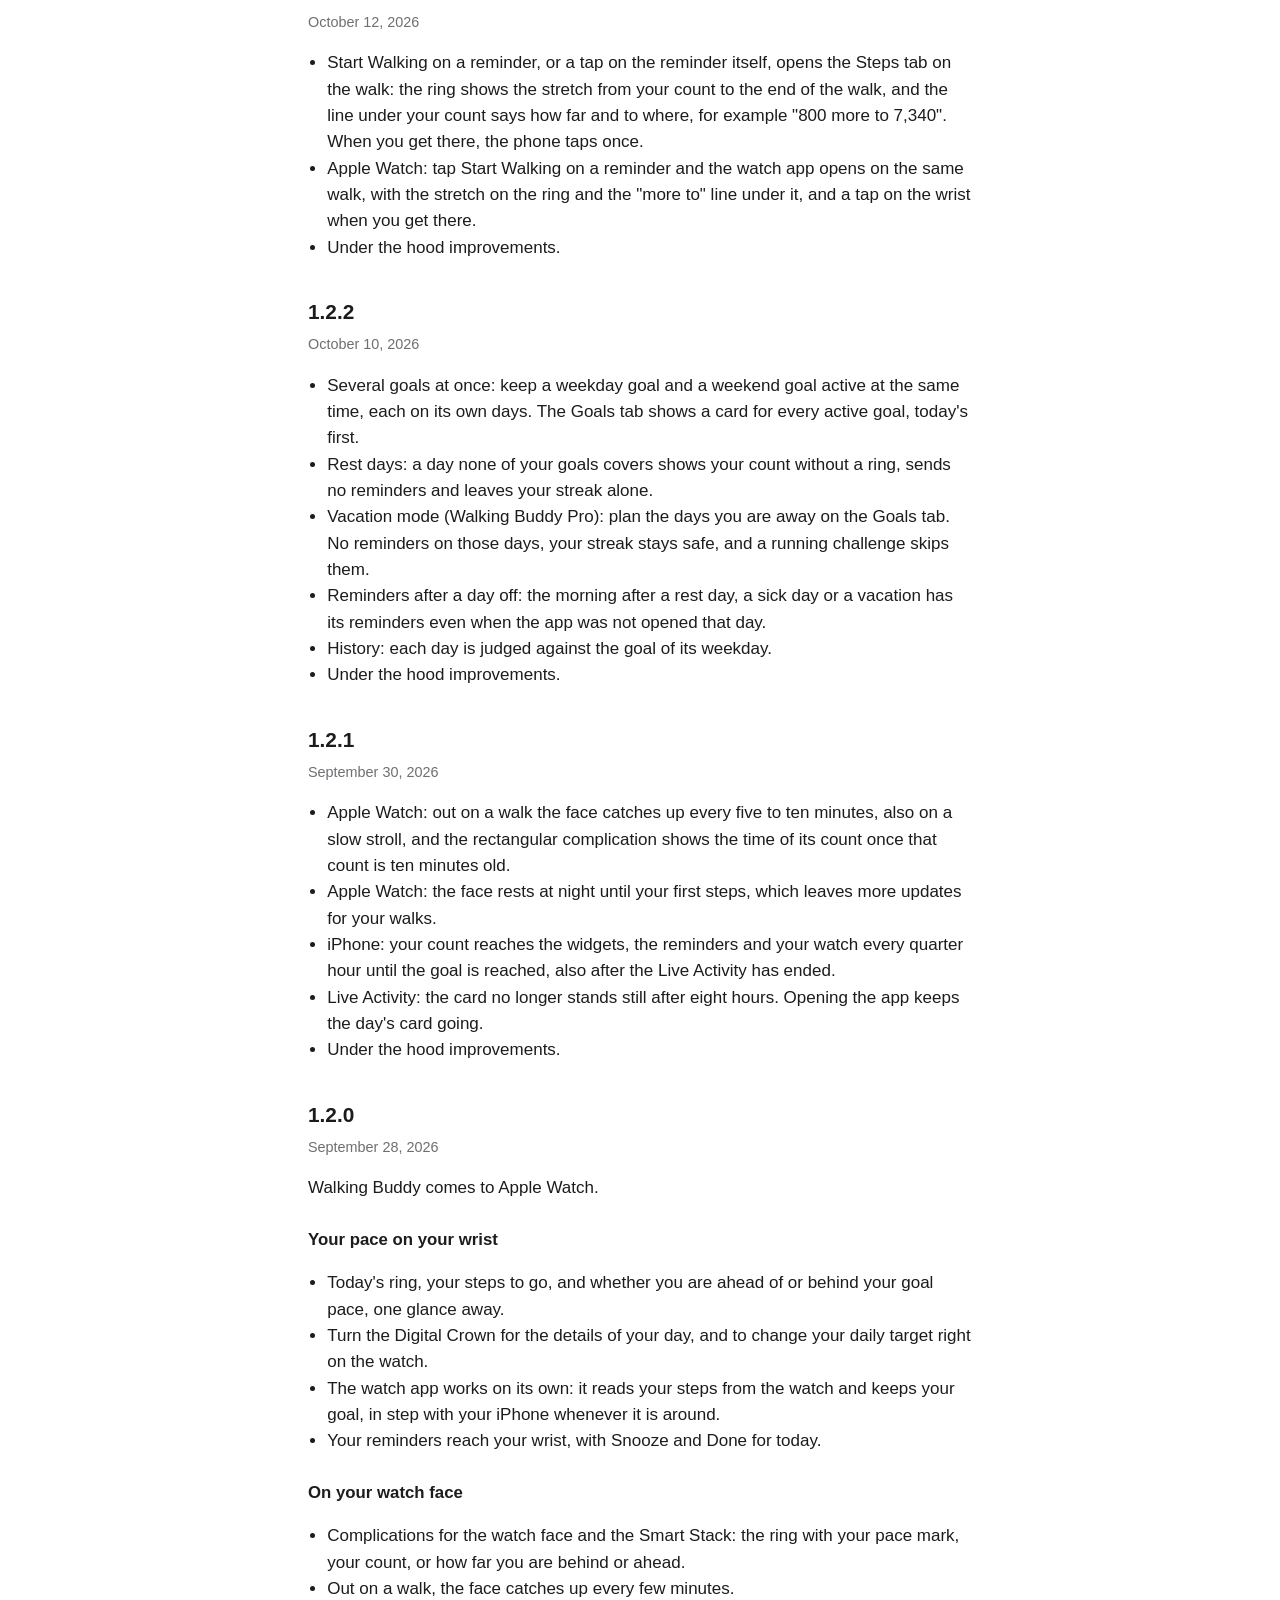
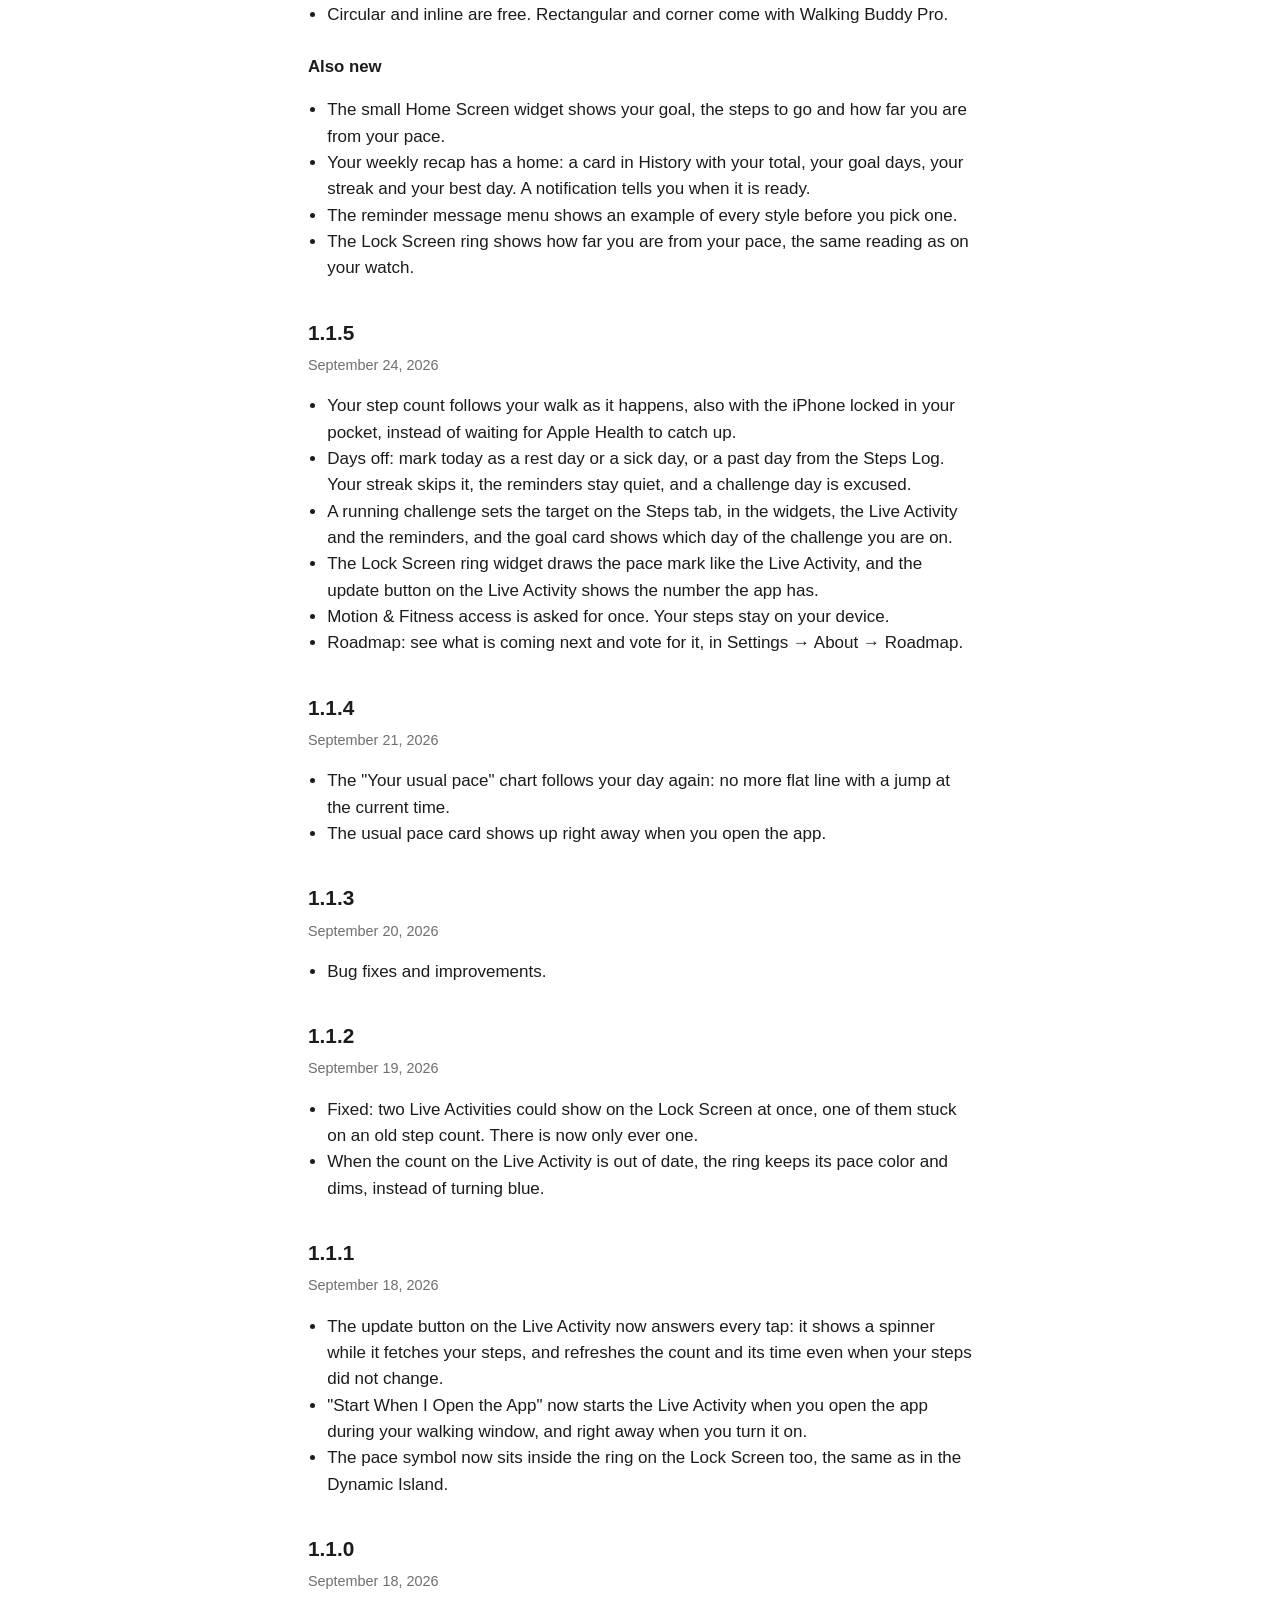
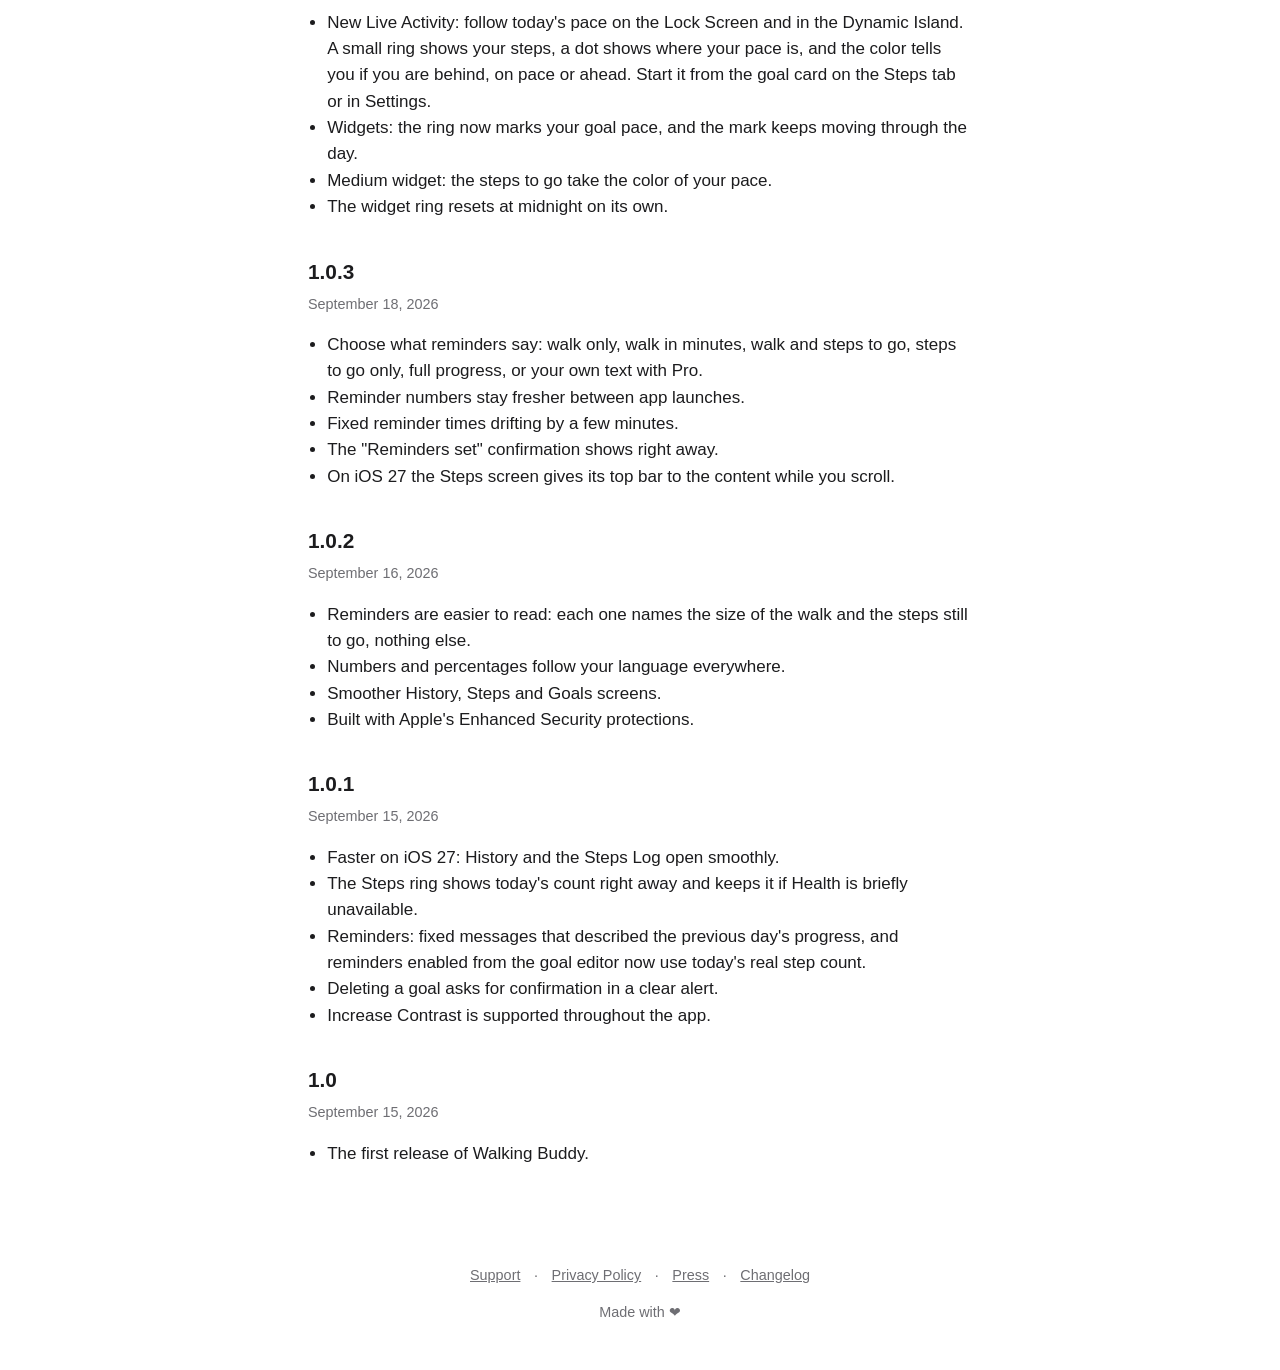
==== commit d6e62918: "Deploy site from WalkingBuddy docs/site @ 7c118dce" ====
--- a/changelog/index.html
+++ b/changelog/index.html
@@ -21,6 +21,20 @@
 <h1>Walking Buddy Changelog</h1>
   <p class="meta">What is new in every release on the App Store, newest first.</p>
 
+  <h2>1.2.8</h2>
+  <p class="meta">November 2, 2026</p>
+  <ul>
+    <li>History: switching a weekly goal to a daily goal keeps that week's
+    verdict. A met week counts every one of its days toward your streak,
+    whatever each day walked.</li>
+    <li>Steps Log: the month calendar shows whole weeks. The neighboring
+    months' days appear dimmed, and the Week column counts the whole
+    week.</li>
+    <li>Apple Watch: the Today page shows the ring alone, without the pace
+    bar.</li>
+    <li>Under the hood improvements.</li>
+  </ul>
+
   <h2>1.2.7</h2>
   <p class="meta">October 28, 2026</p>
   <ul>
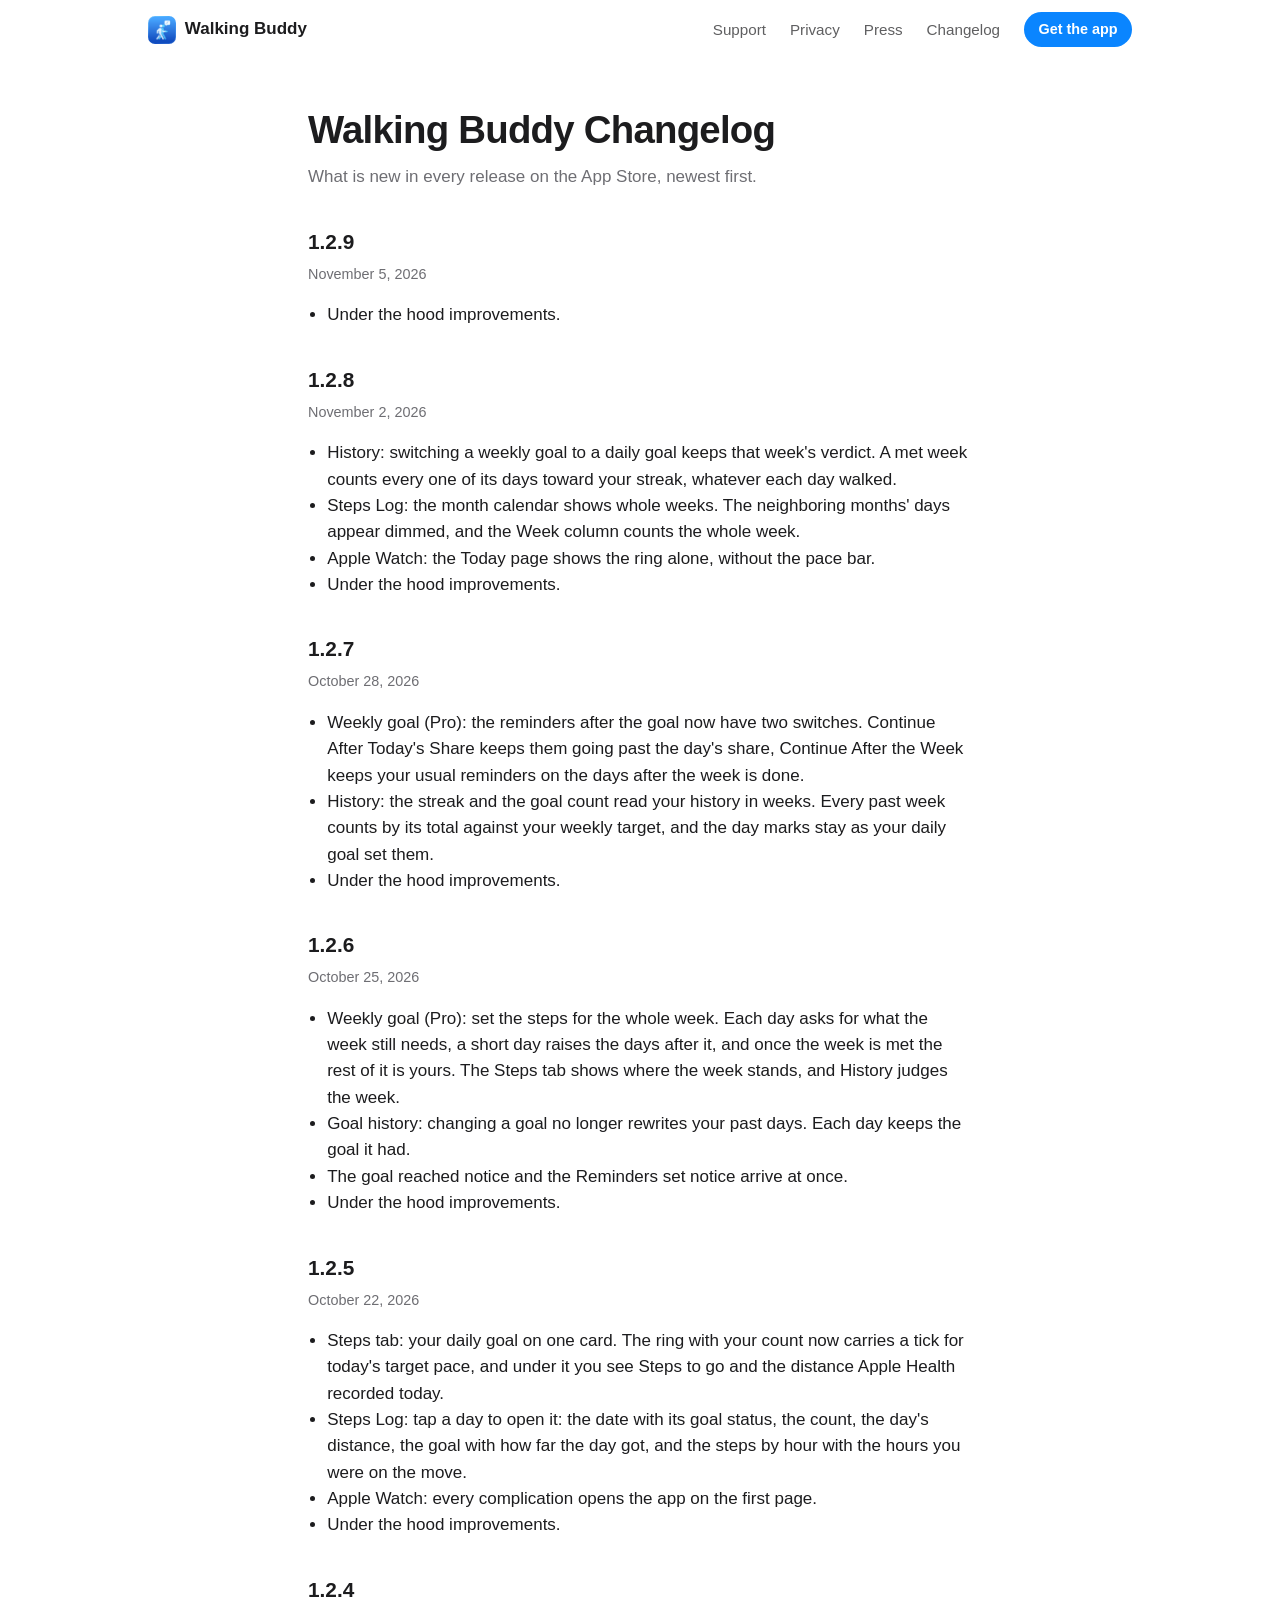
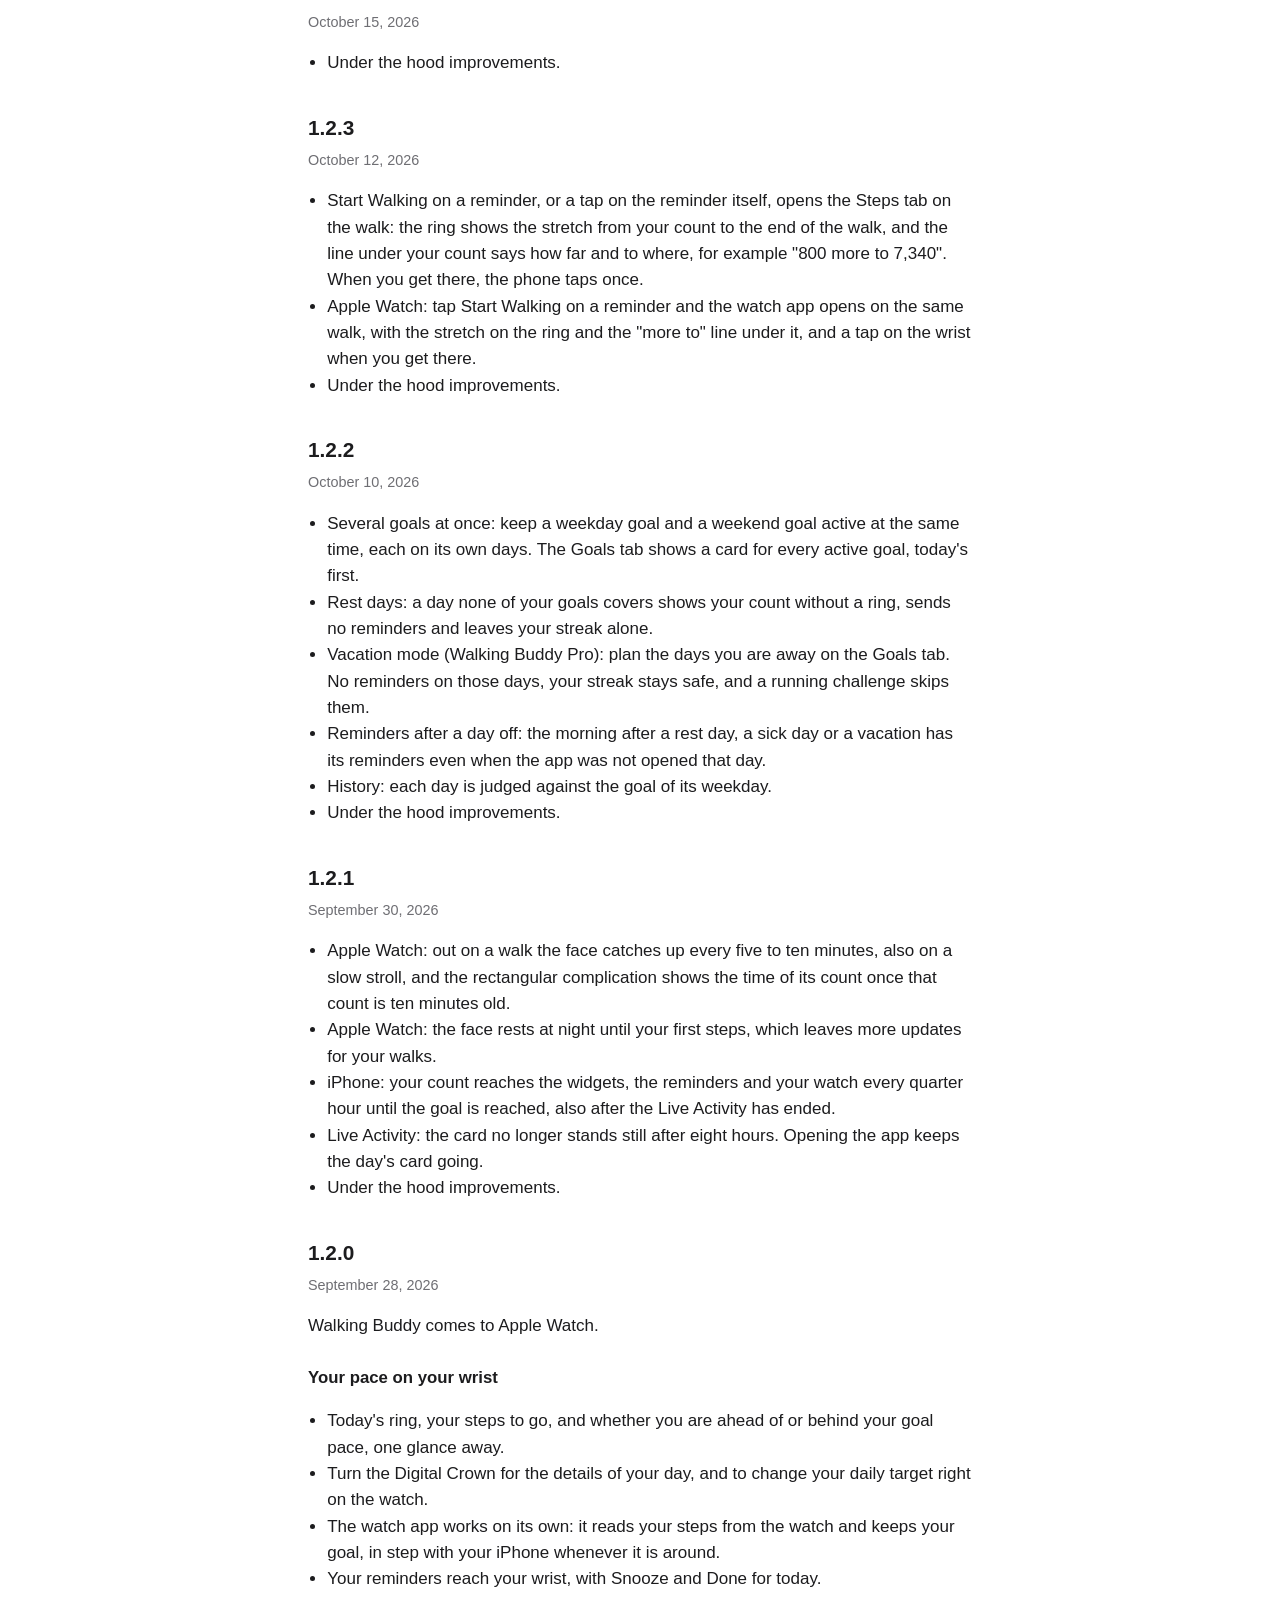
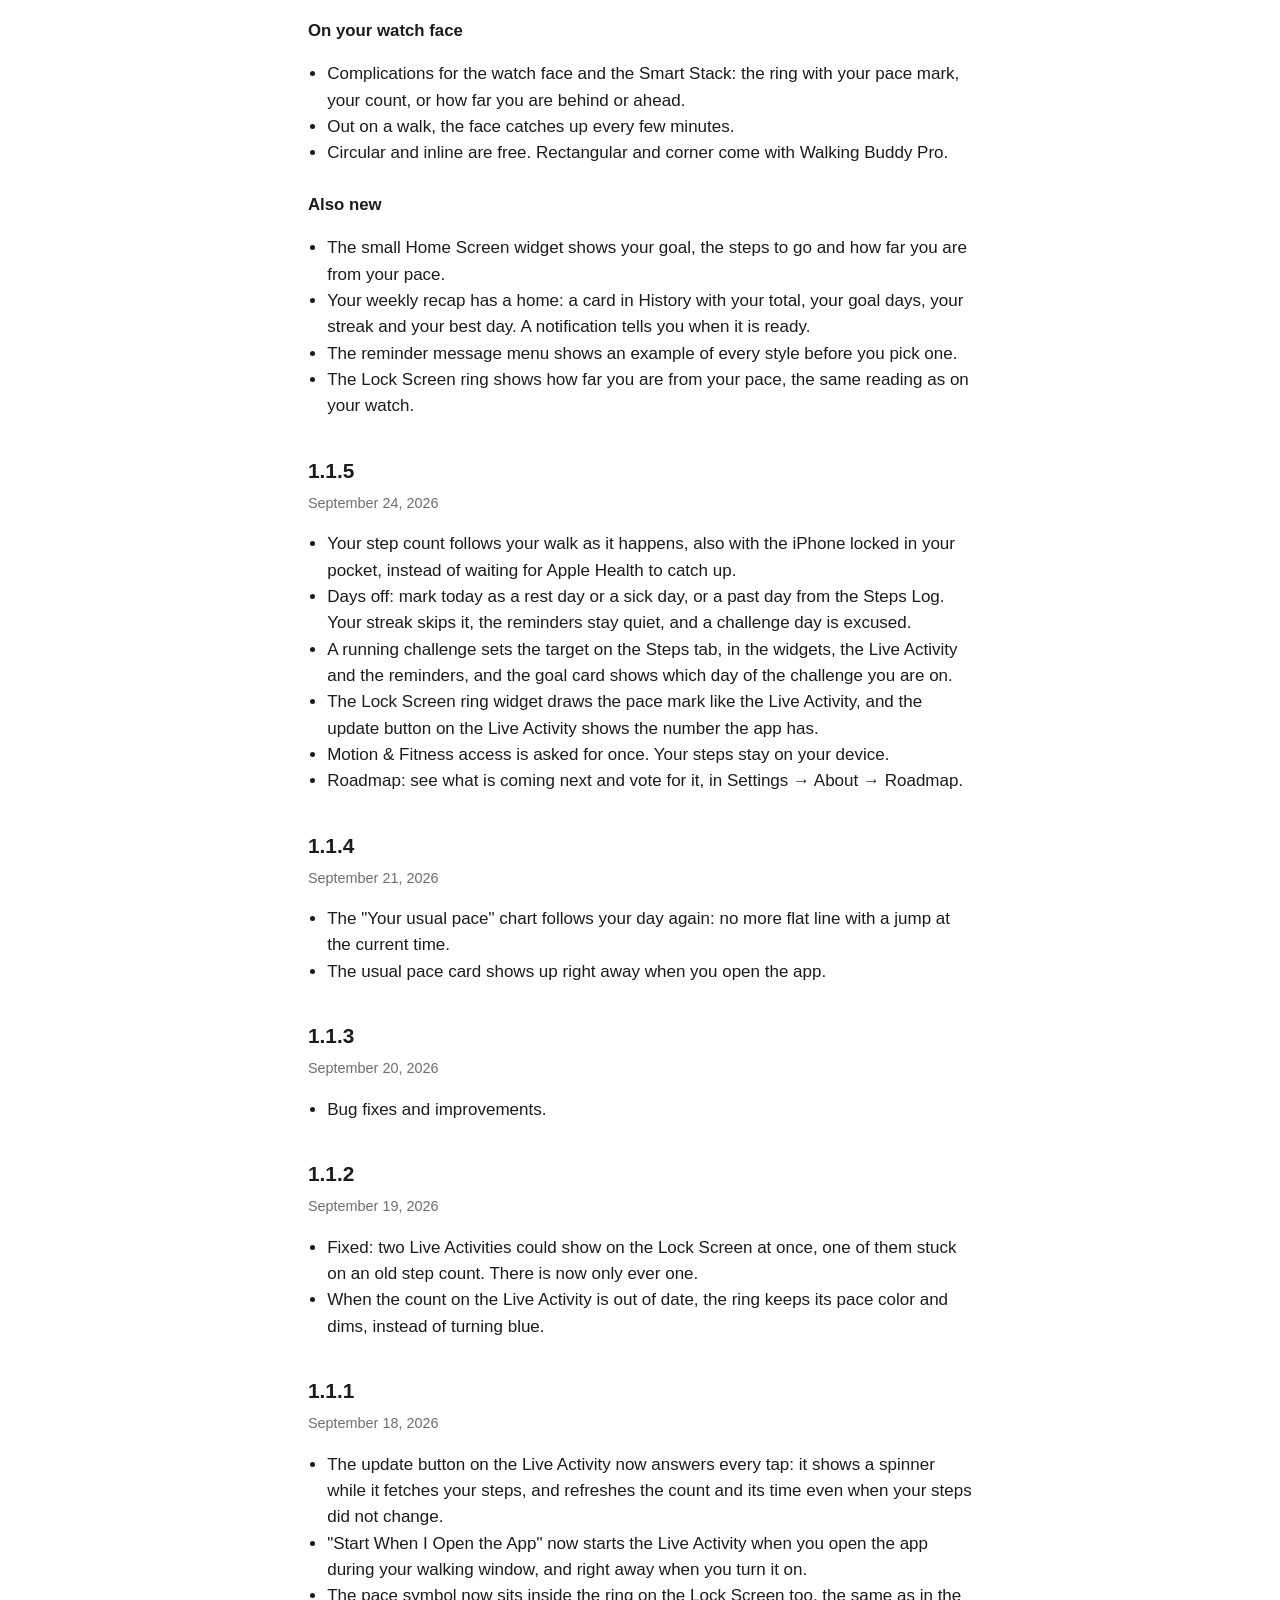
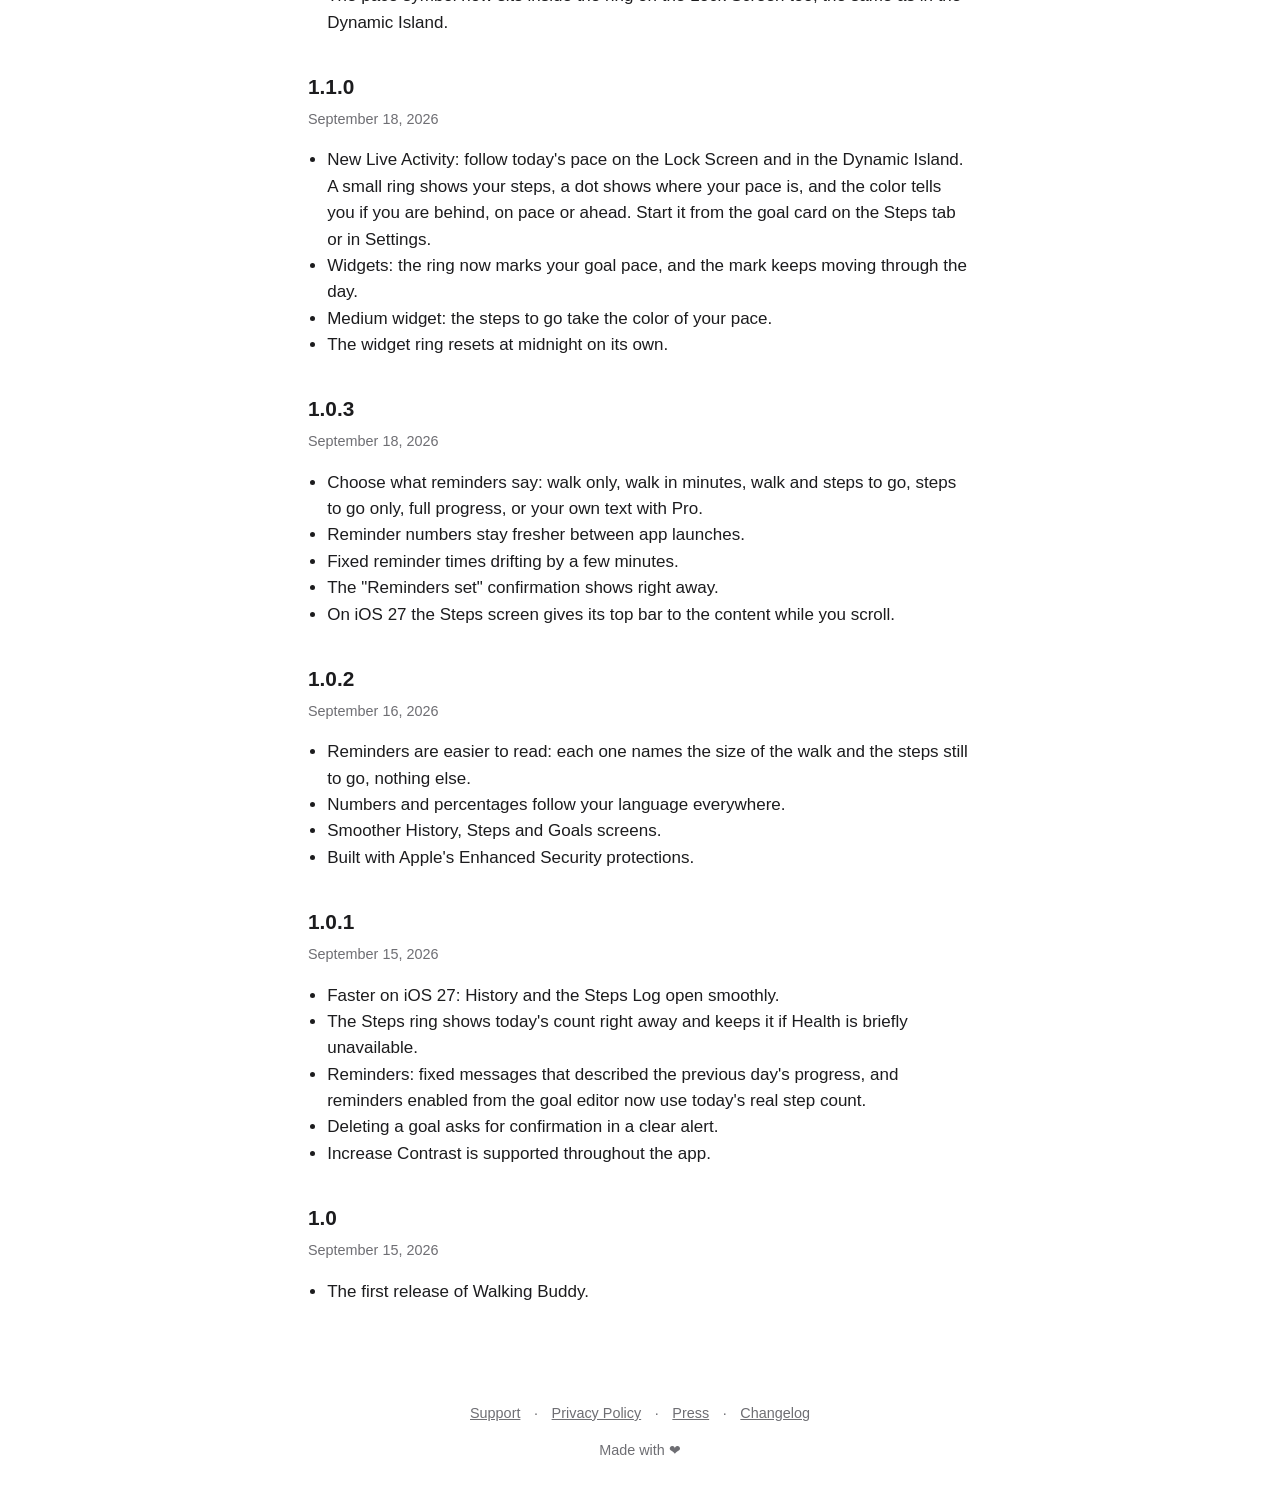
==== commit 7931e802: "Deploy site from WalkingBuddy docs/site @ db87daf3" ====
--- a/changelog/index.html
+++ b/changelog/index.html
@@ -21,6 +21,12 @@
 <h1>Walking Buddy Changelog</h1>
   <p class="meta">What is new in every release on the App Store, newest first.</p>
 
+  <h2>1.2.9</h2>
+  <p class="meta">November 5, 2026</p>
+  <ul>
+    <li>Under the hood improvements.</li>
+  </ul>
+
   <h2>1.2.8</h2>
   <p class="meta">November 2, 2026</p>
   <ul>
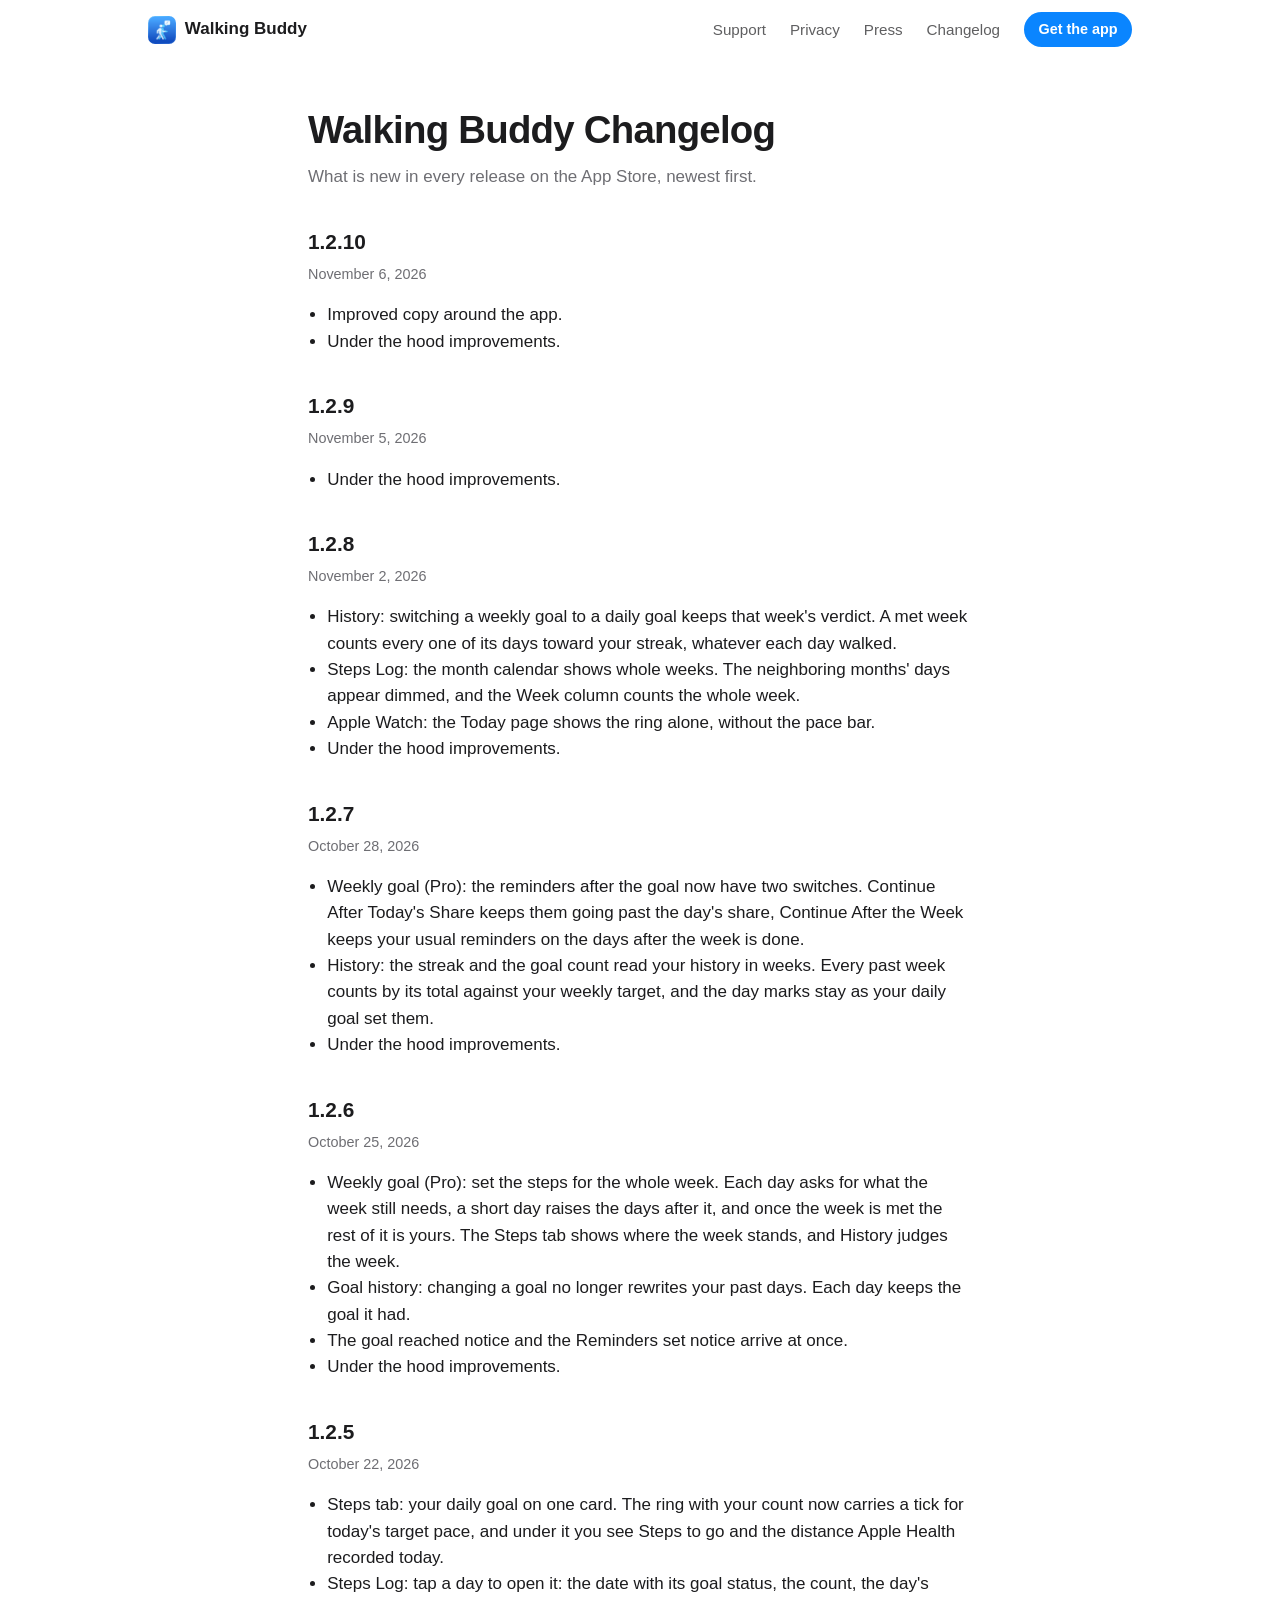
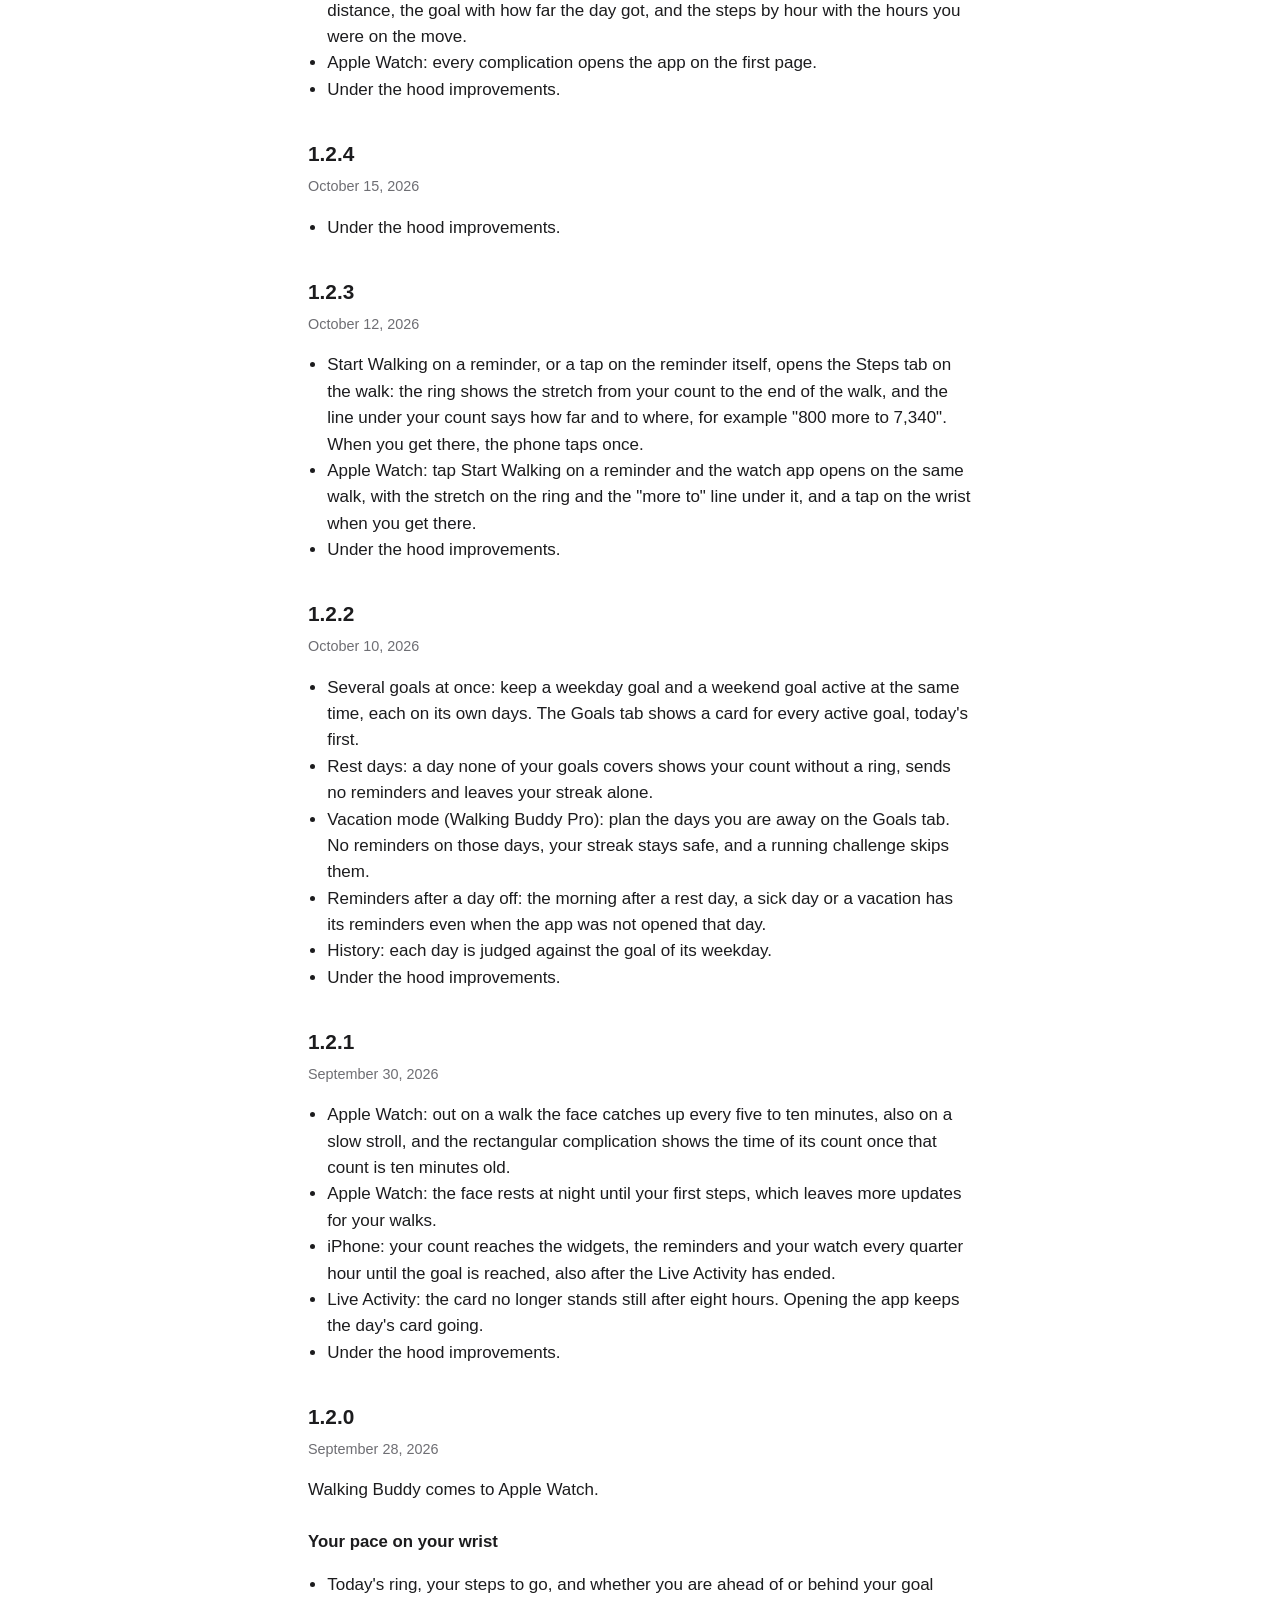
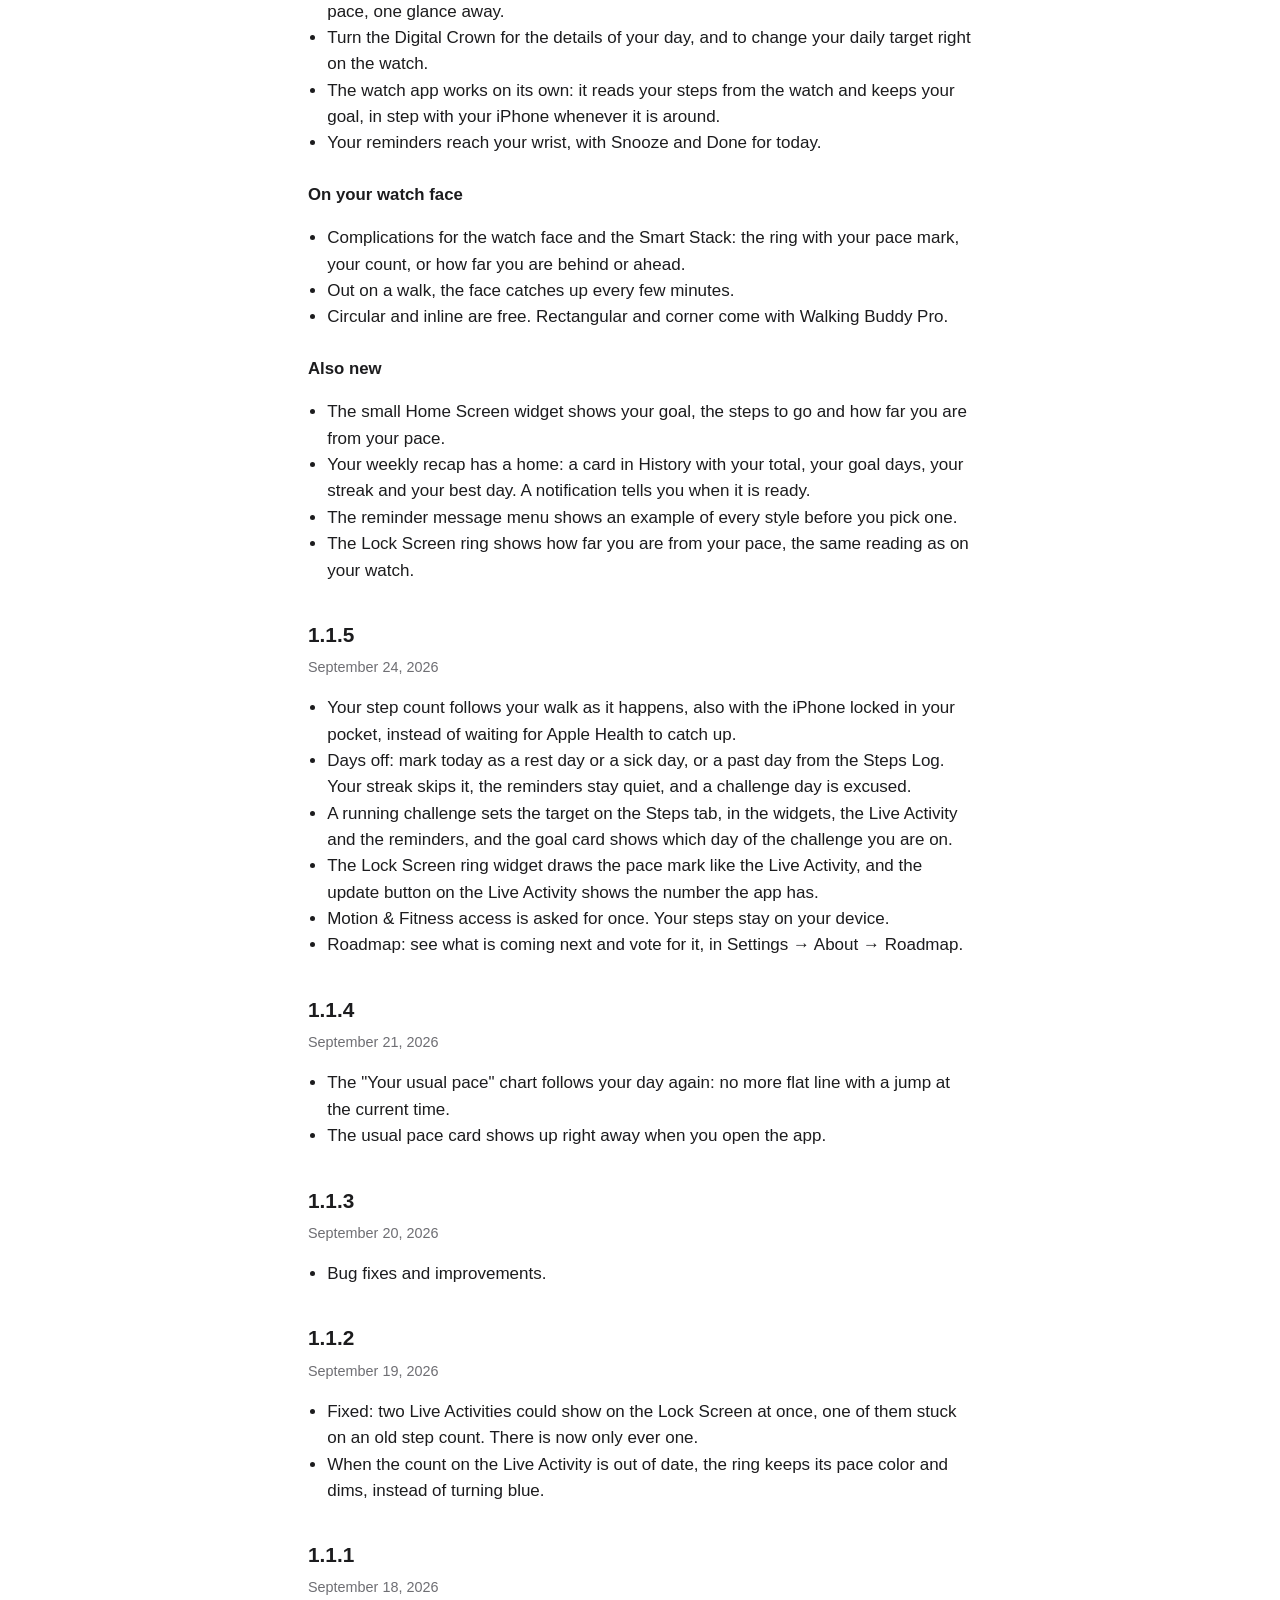
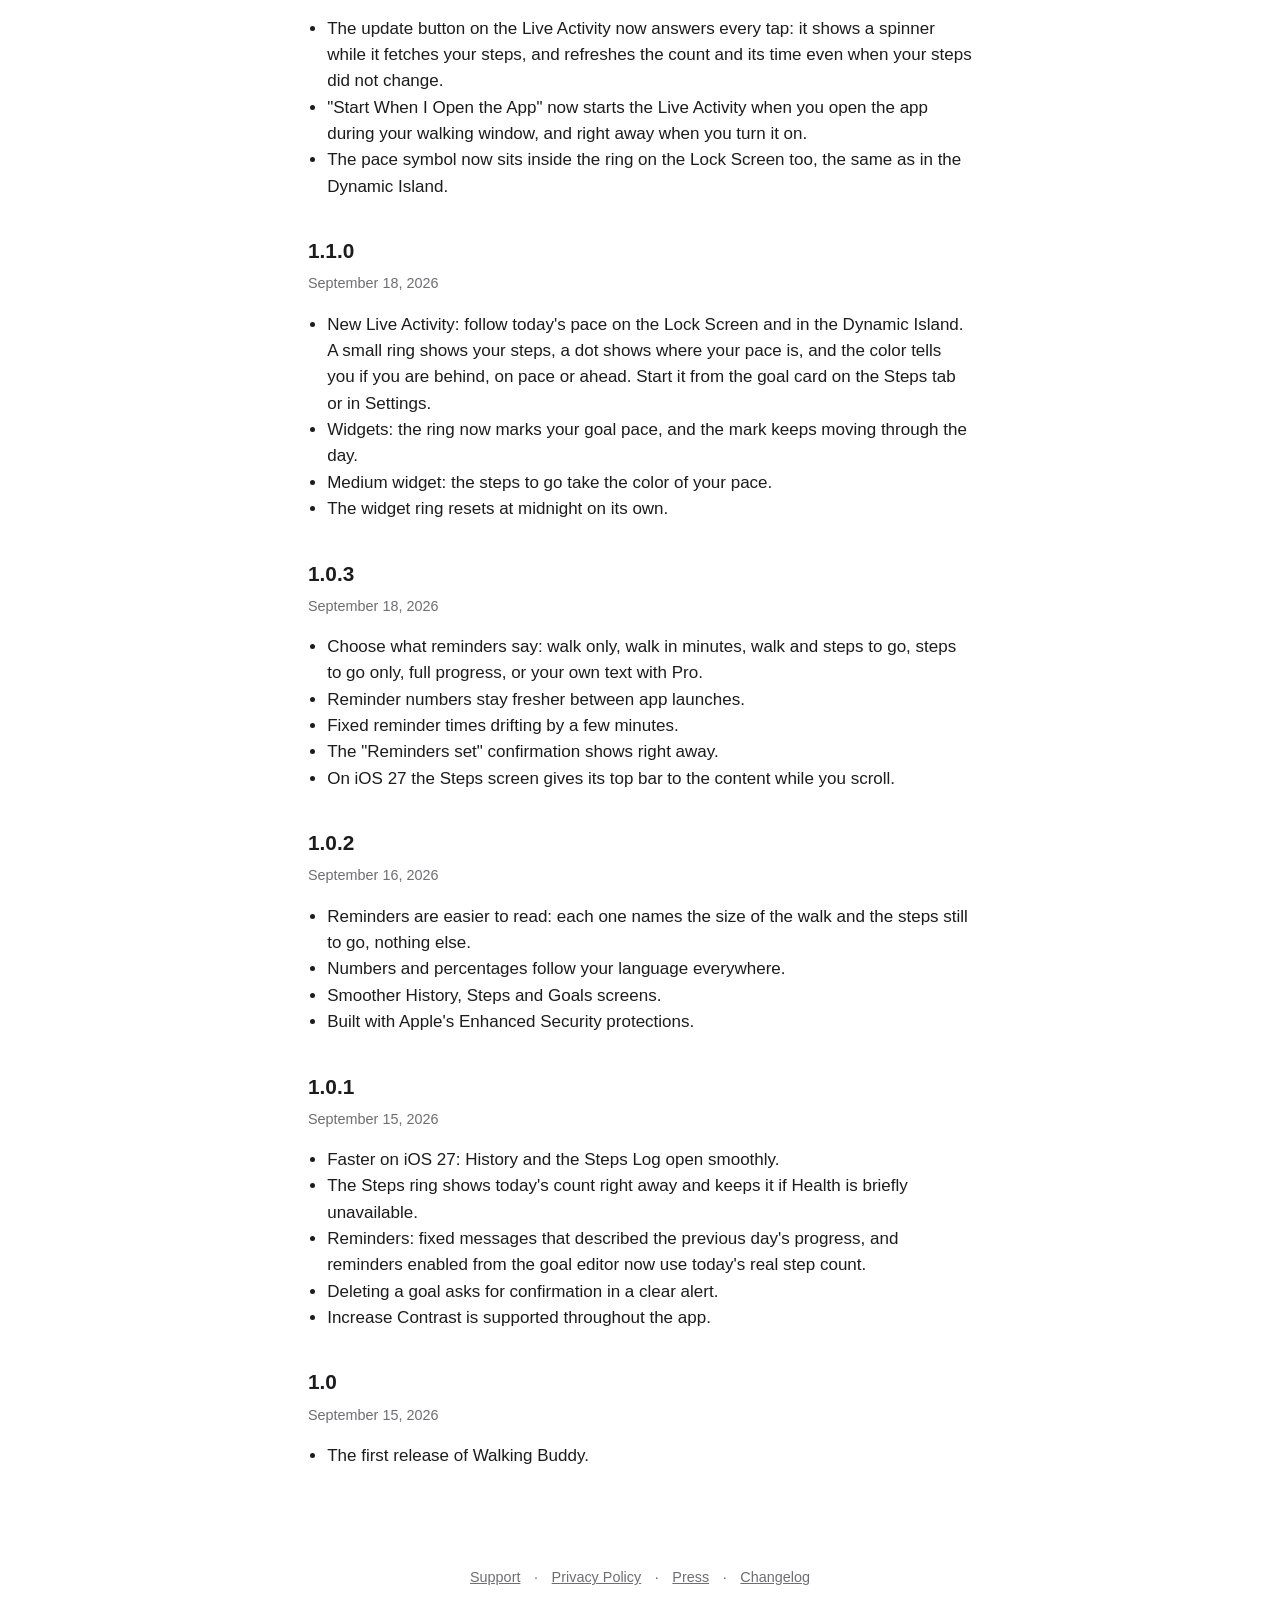
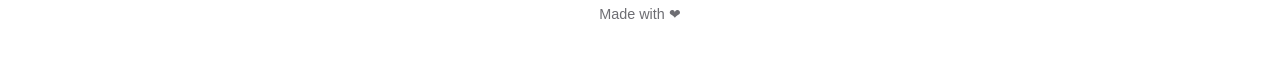
==== commit 87da9e70: "Deploy site from WalkingBuddy docs/site @ c52cef39" ====
--- a/changelog/index.html
+++ b/changelog/index.html
@@ -21,6 +21,13 @@
 <h1>Walking Buddy Changelog</h1>
   <p class="meta">What is new in every release on the App Store, newest first.</p>
 
+  <h2>1.2.10</h2>
+  <p class="meta">November 6, 2026</p>
+  <ul>
+    <li>Improved copy around the app.</li>
+    <li>Under the hood improvements.</li>
+  </ul>
+
   <h2>1.2.9</h2>
   <p class="meta">November 5, 2026</p>
   <ul>
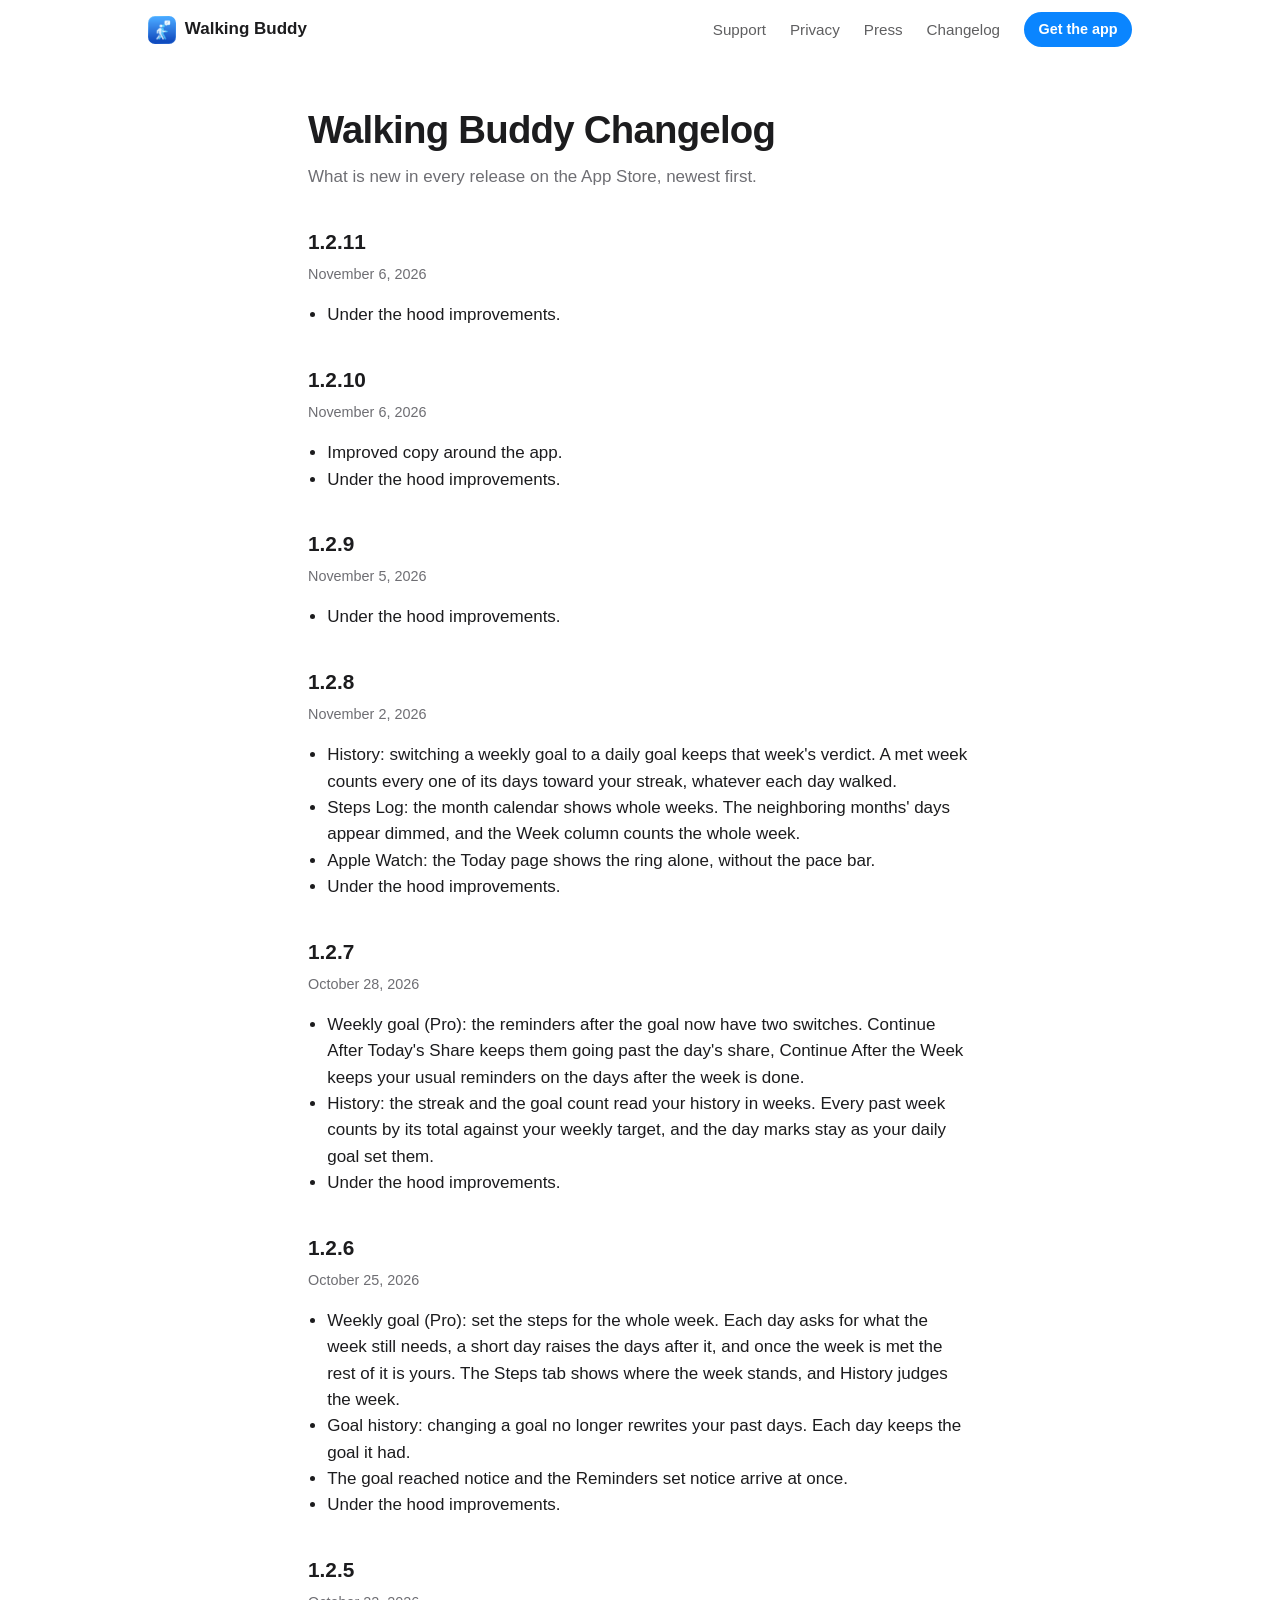
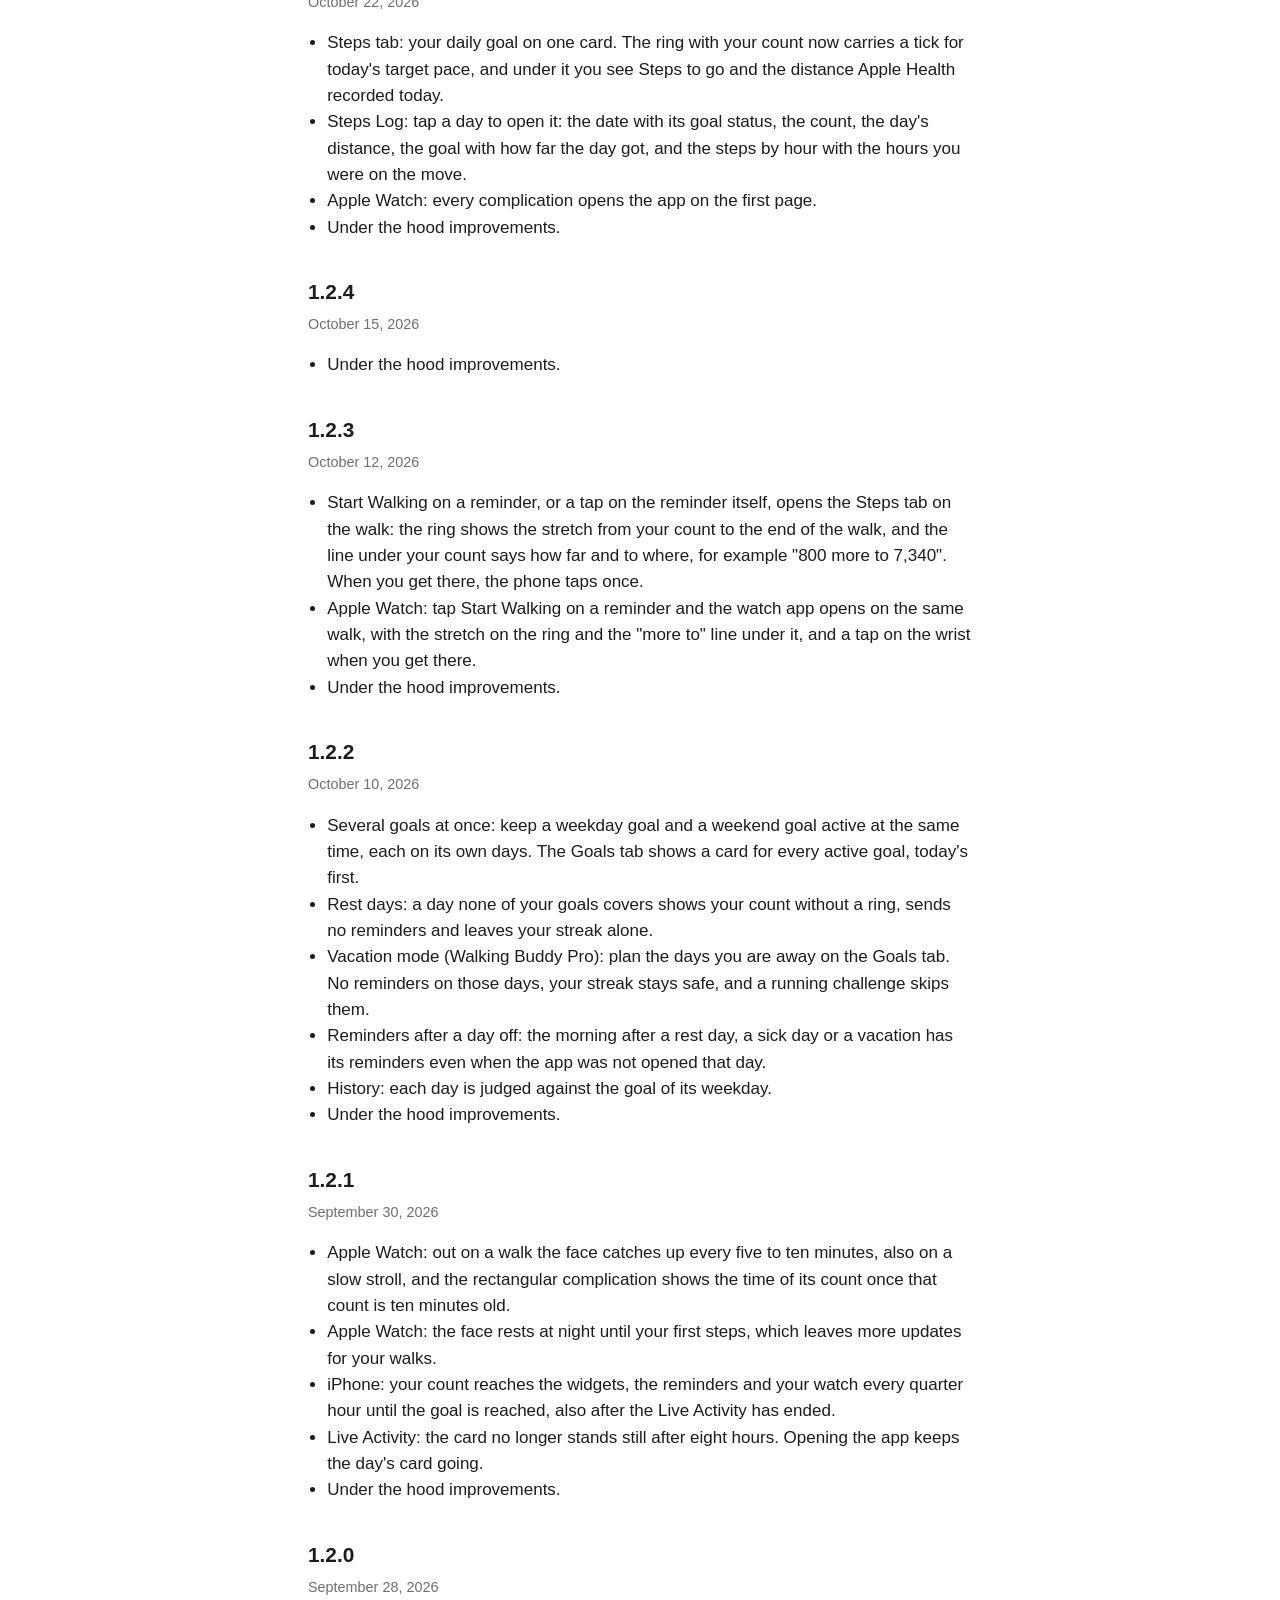
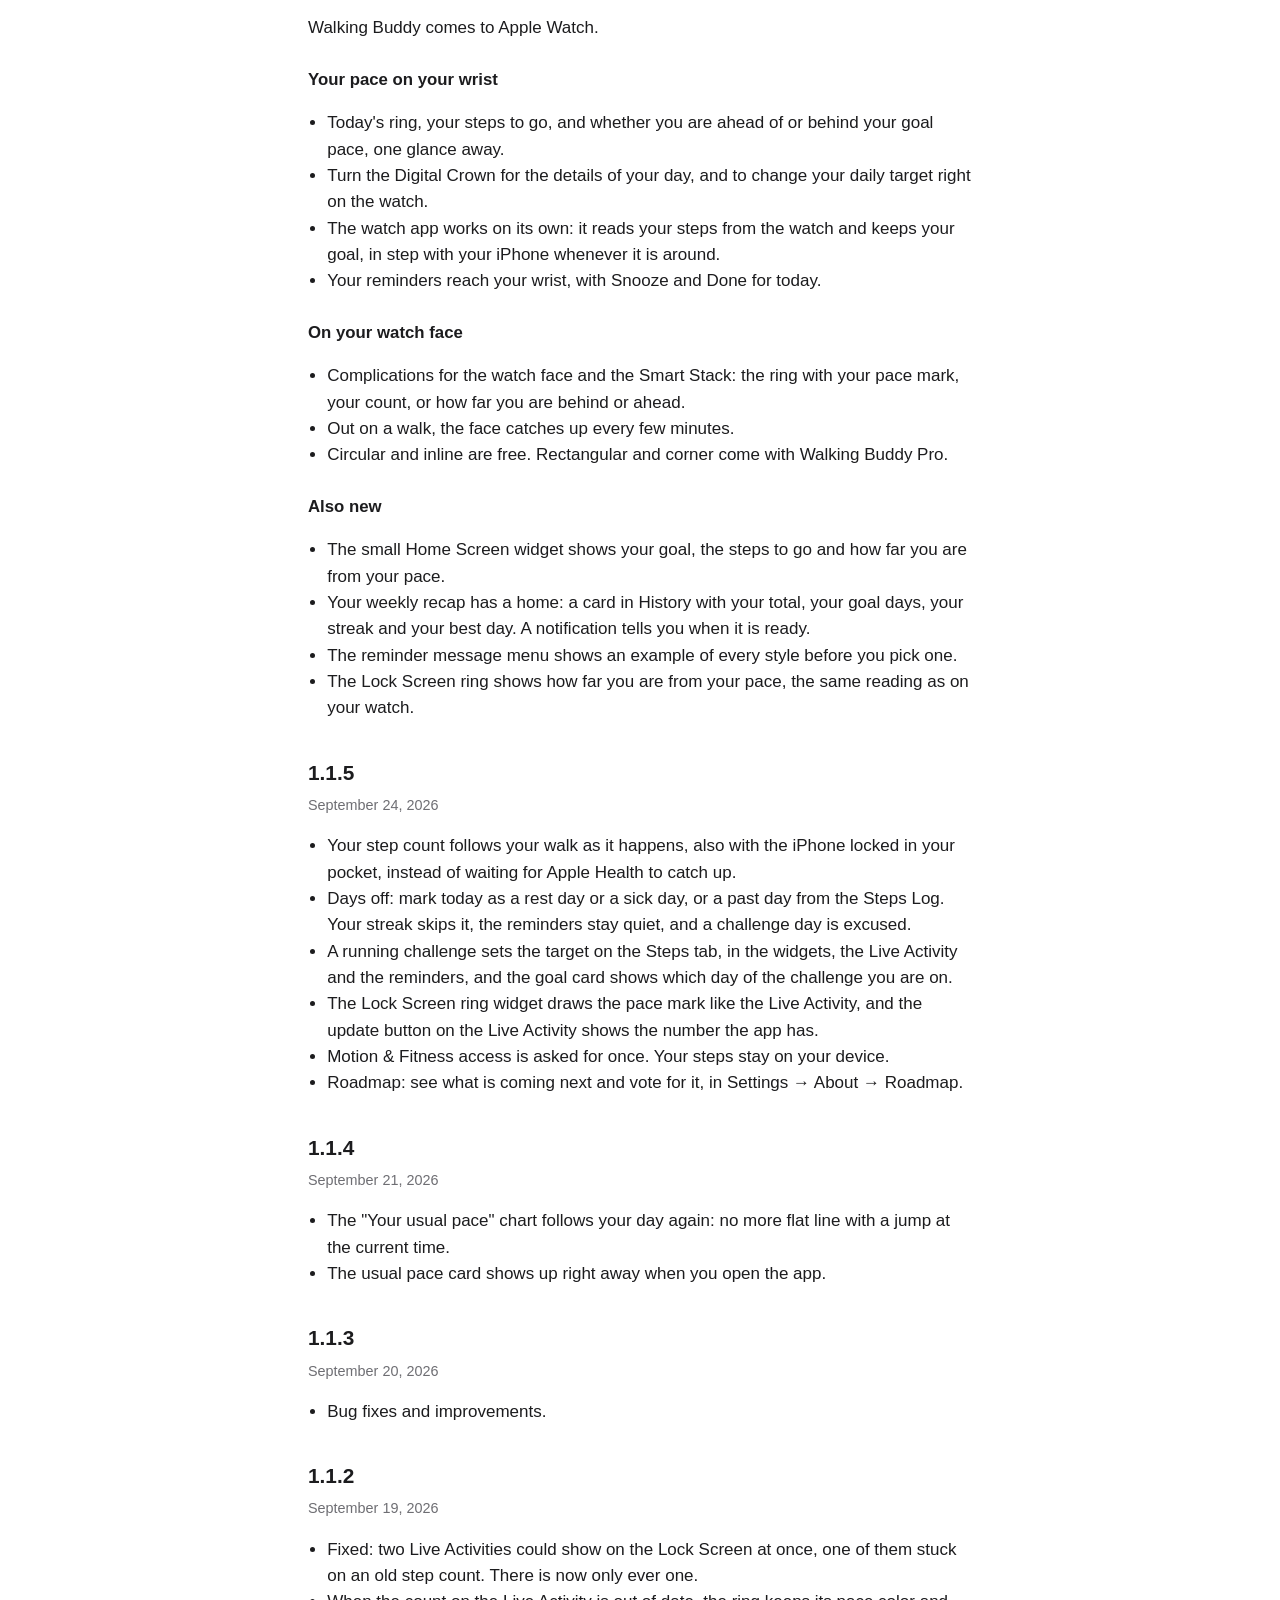
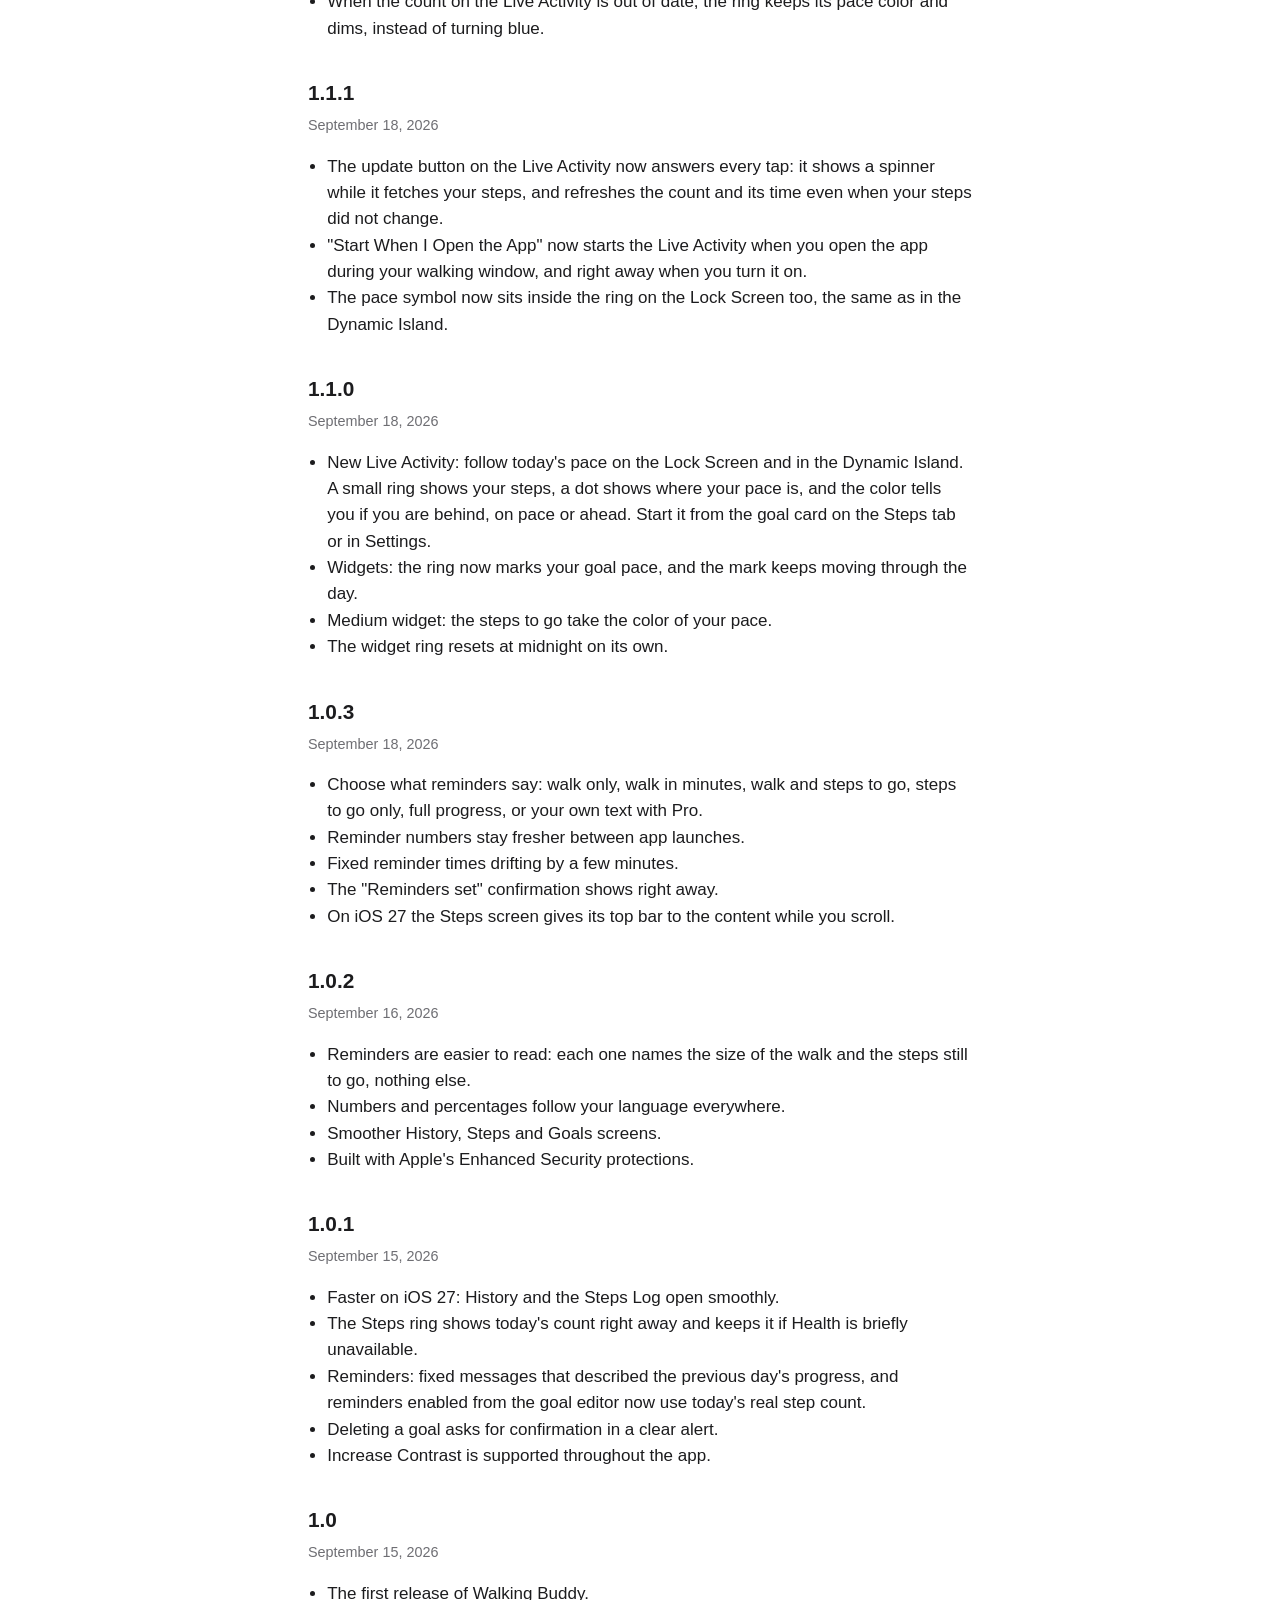
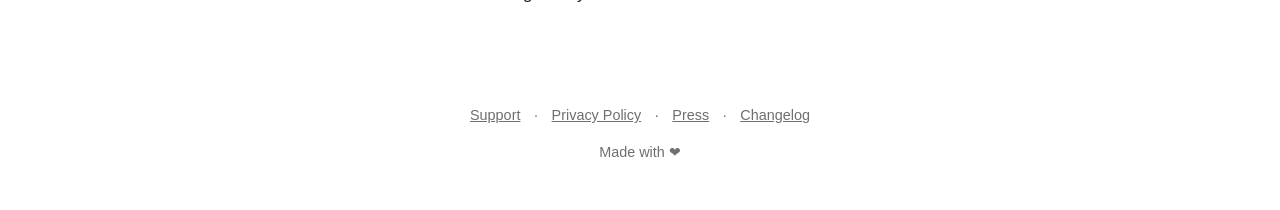
==== commit 1d99e2bf: "Deploy site from WalkingBuddy docs/site @ 373fc132" ====
--- a/changelog/index.html
+++ b/changelog/index.html
@@ -21,6 +21,12 @@
 <h1>Walking Buddy Changelog</h1>
   <p class="meta">What is new in every release on the App Store, newest first.</p>
 
+  <h2>1.2.11</h2>
+  <p class="meta">November 6, 2026</p>
+  <ul>
+    <li>Under the hood improvements.</li>
+  </ul>
+
   <h2>1.2.10</h2>
   <p class="meta">November 6, 2026</p>
   <ul>
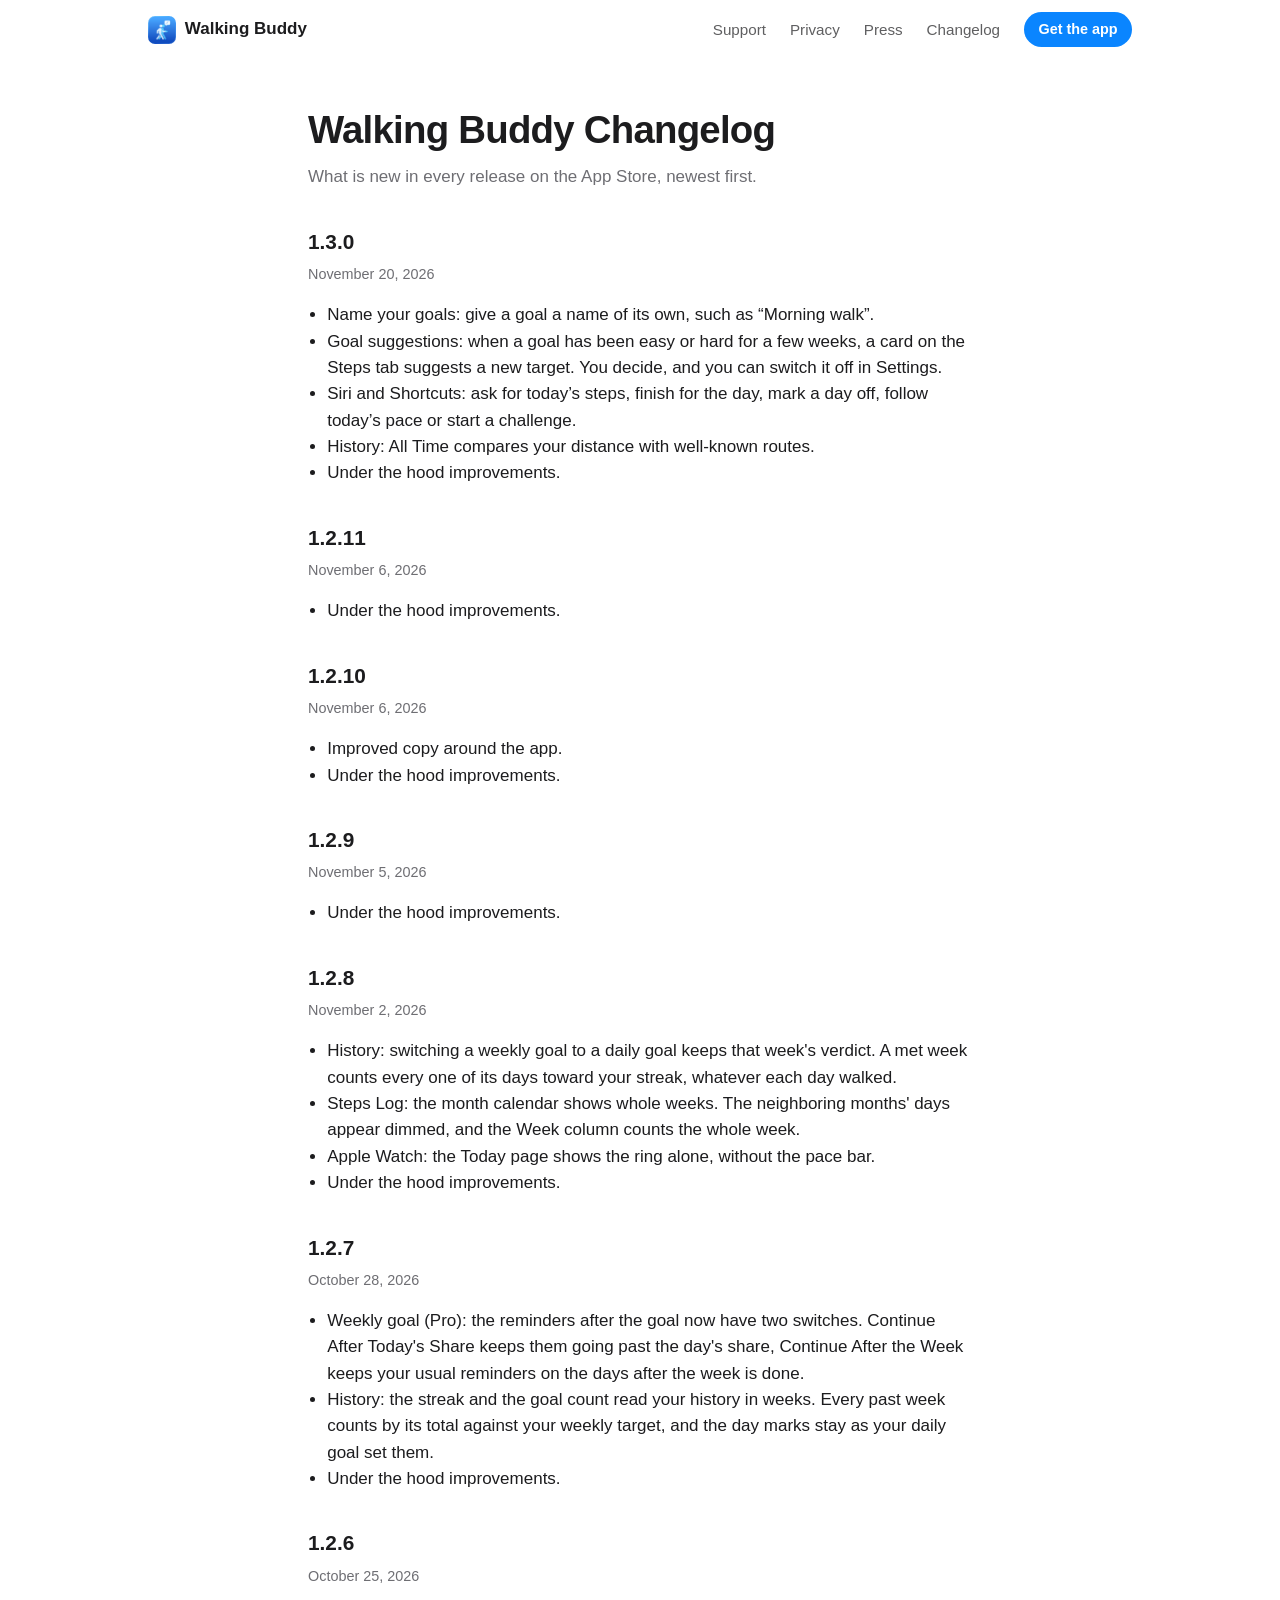
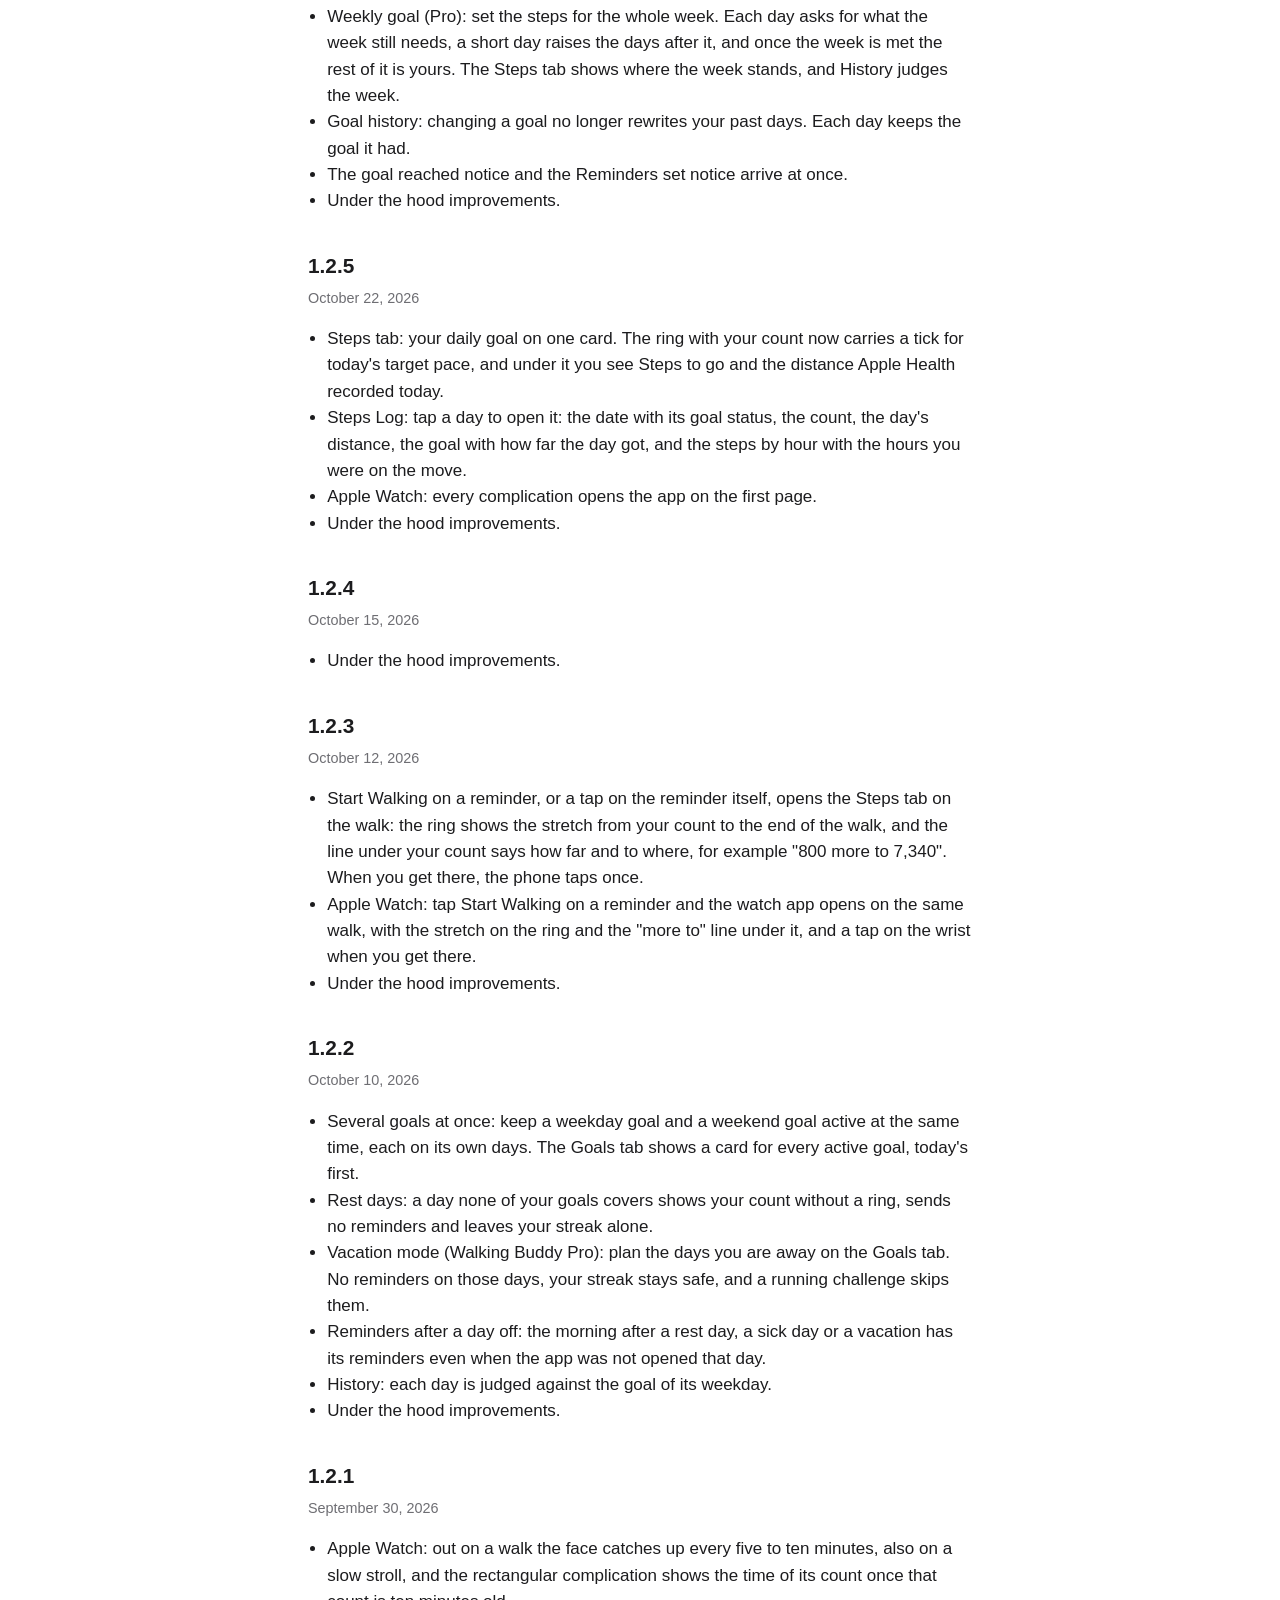
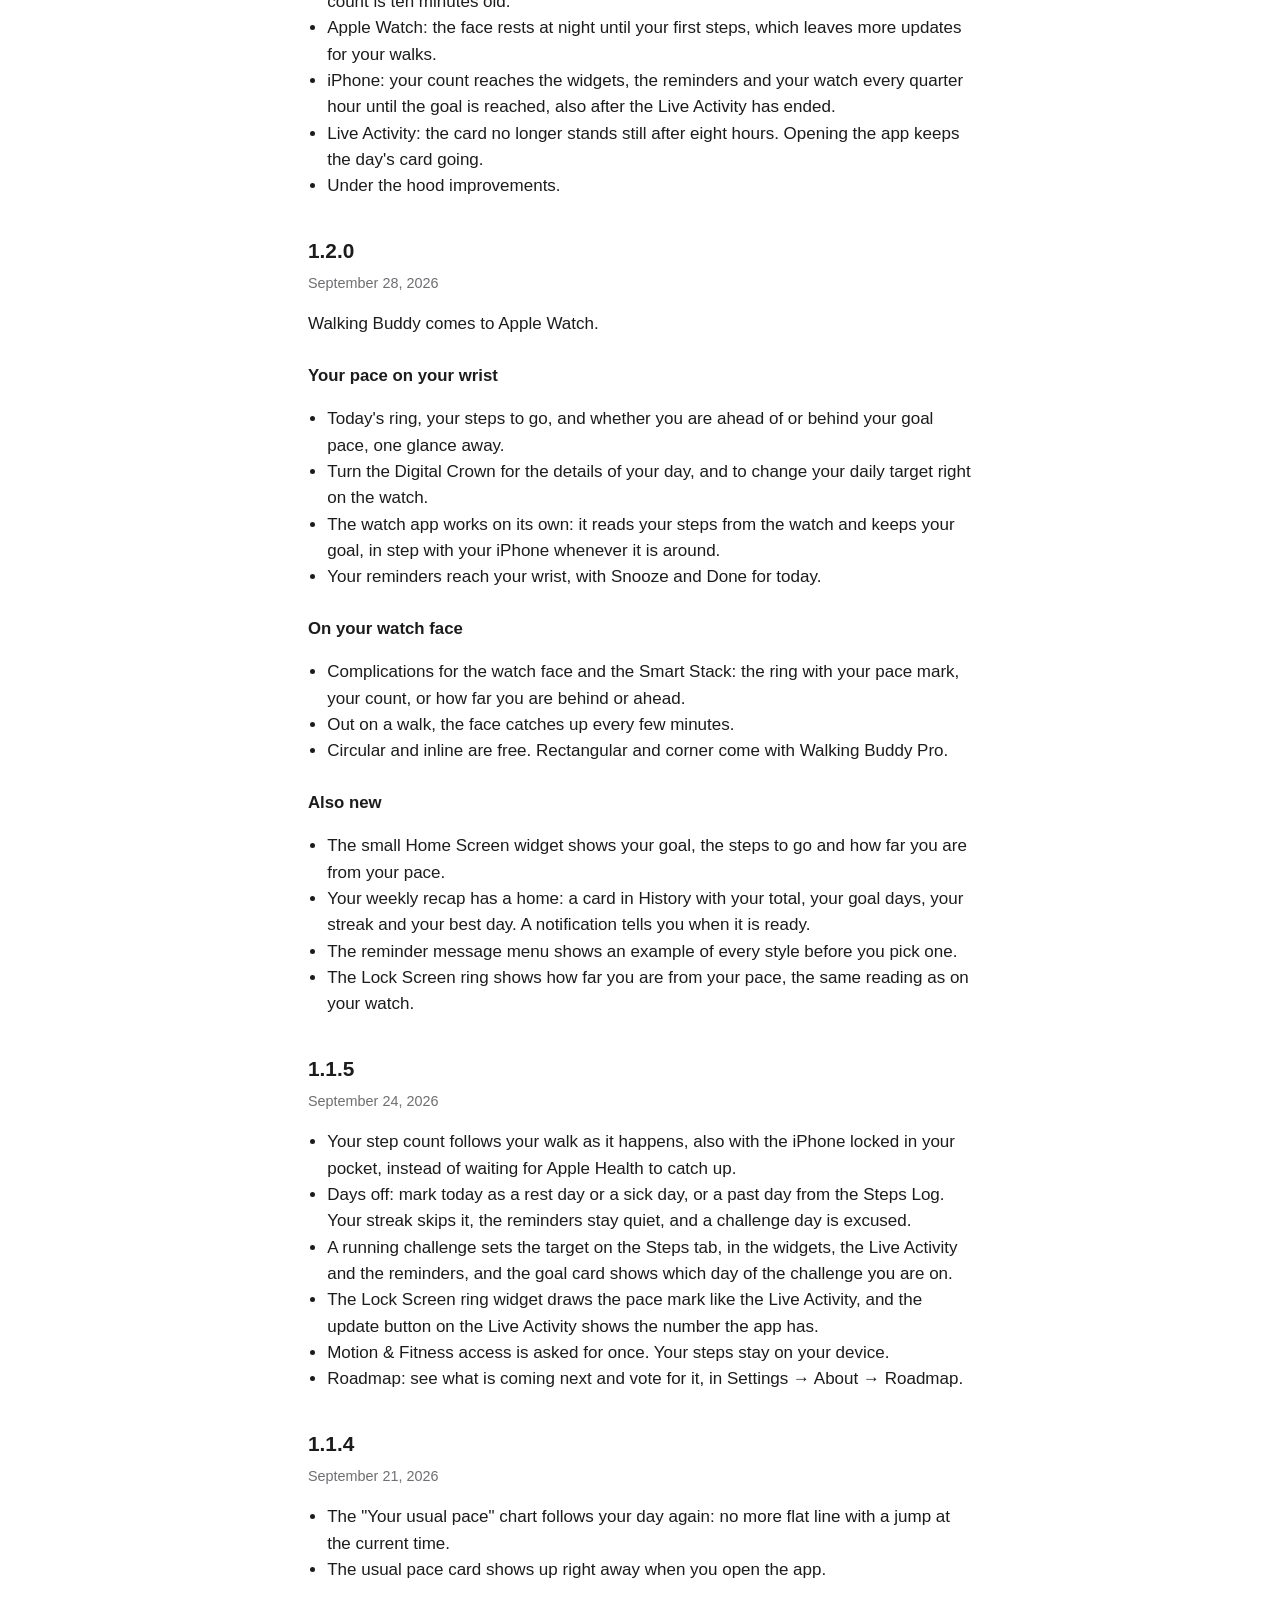
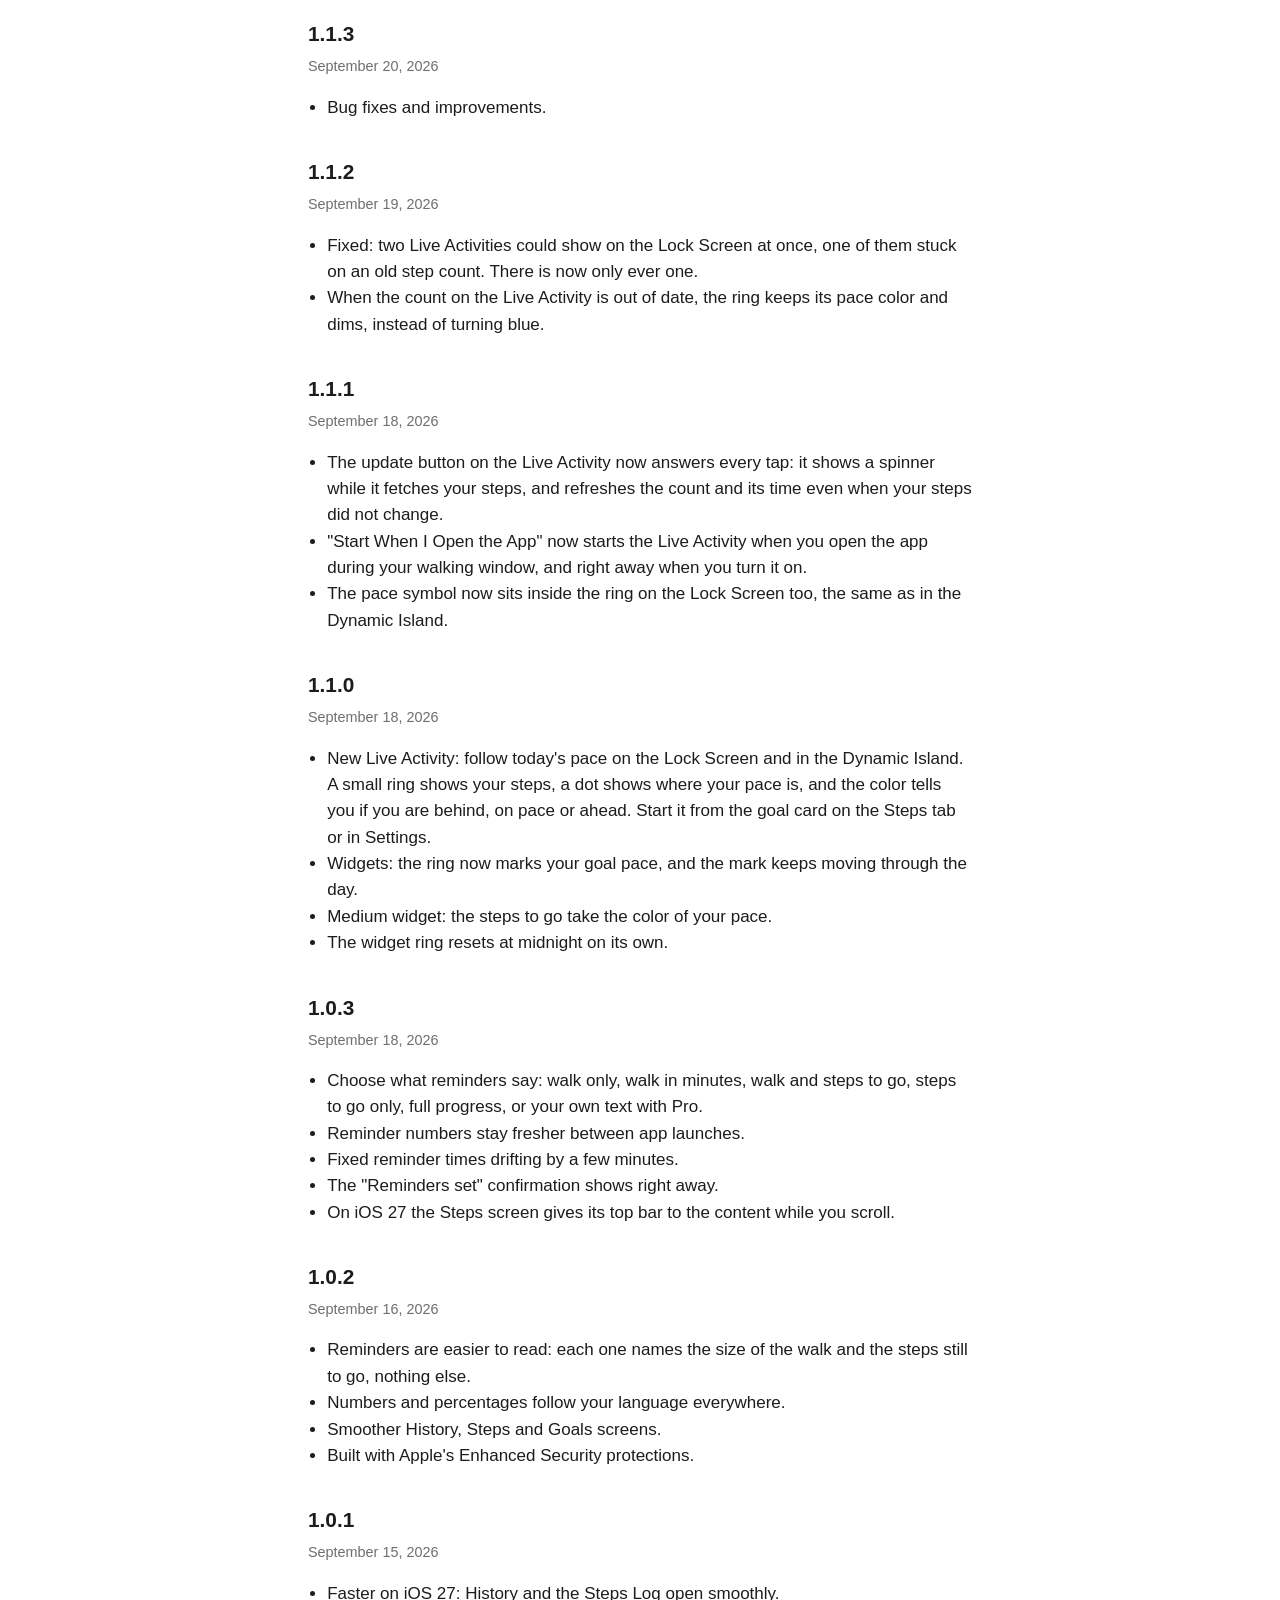
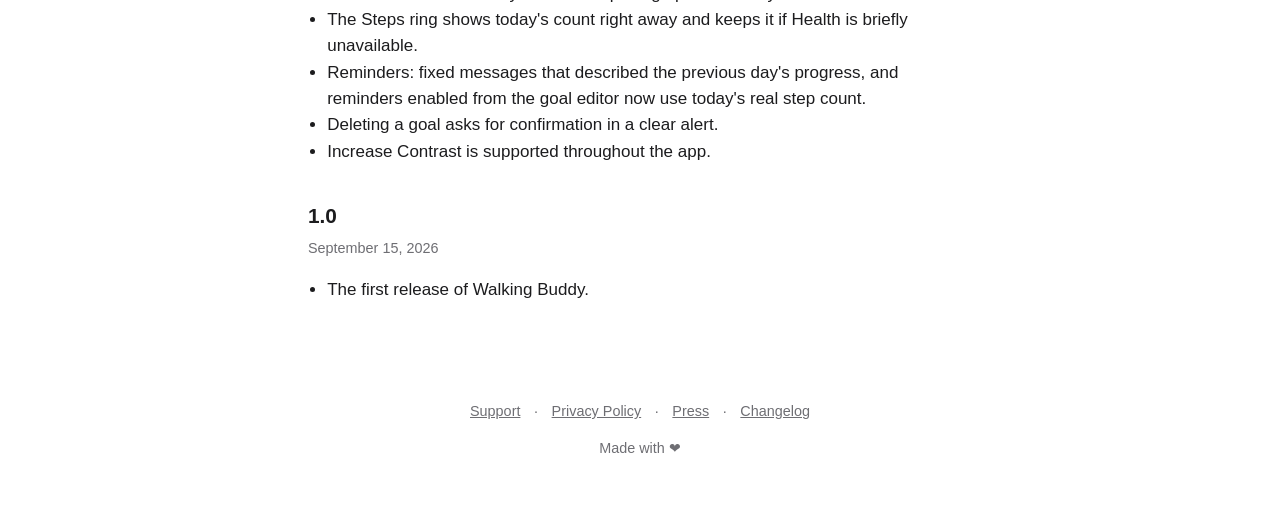
==== commit 3de87ad0: "Deploy site from WalkingBuddy docs/site @ 5b6ec728" ====
--- a/changelog/index.html
+++ b/changelog/index.html
@@ -21,6 +21,16 @@
 <h1>Walking Buddy Changelog</h1>
   <p class="meta">What is new in every release on the App Store, newest first.</p>
 
+  <h2>1.3.0</h2>
+  <p class="meta">November 20, 2026</p>
+  <ul>
+    <li>Name your goals: give a goal a name of its own, such as &ldquo;Morning walk&rdquo;.</li>
+    <li>Goal suggestions: when a goal has been easy or hard for a few weeks, a card on the Steps tab suggests a new target. You decide, and you can switch it off in Settings.</li>
+    <li>Siri and Shortcuts: ask for today&rsquo;s steps, finish for the day, mark a day off, follow today&rsquo;s pace or start a challenge.</li>
+    <li>History: All Time compares your distance with well-known routes.</li>
+    <li>Under the hood improvements.</li>
+  </ul>
+
   <h2>1.2.11</h2>
   <p class="meta">November 6, 2026</p>
   <ul>
